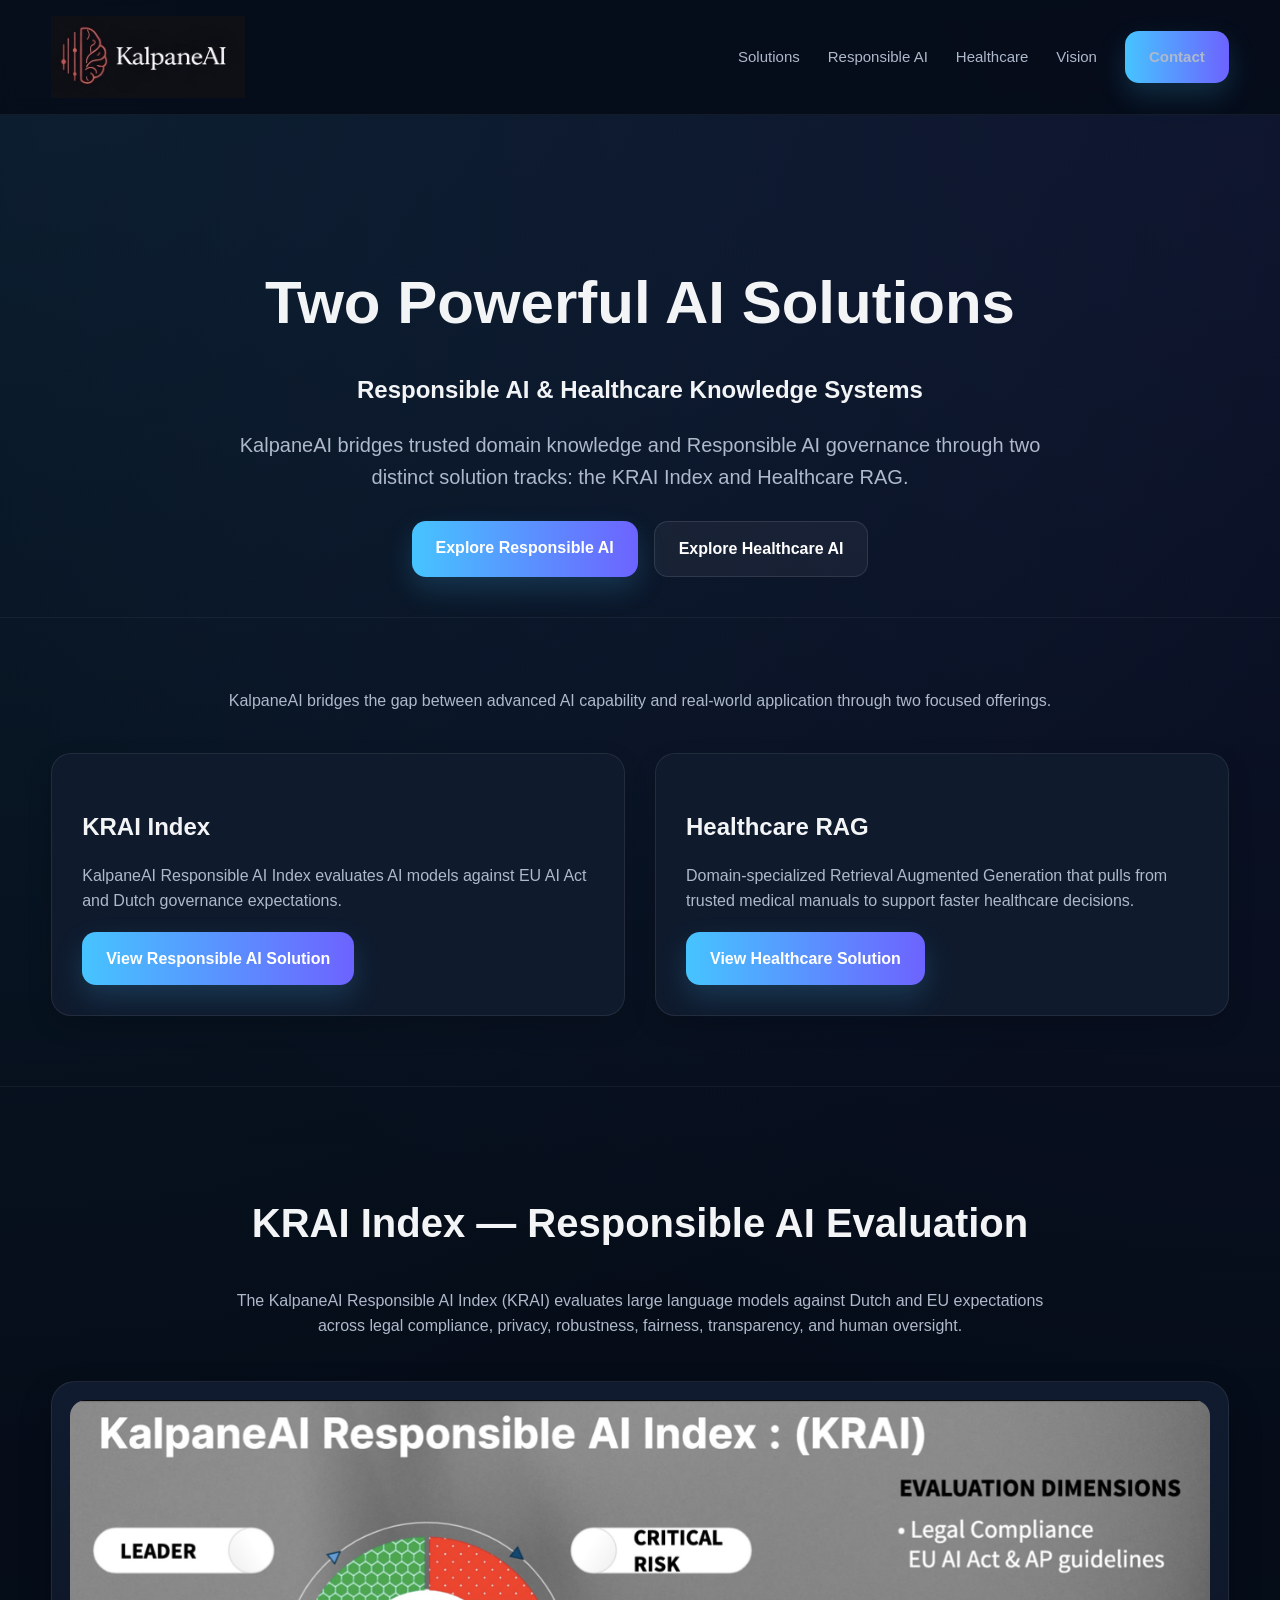
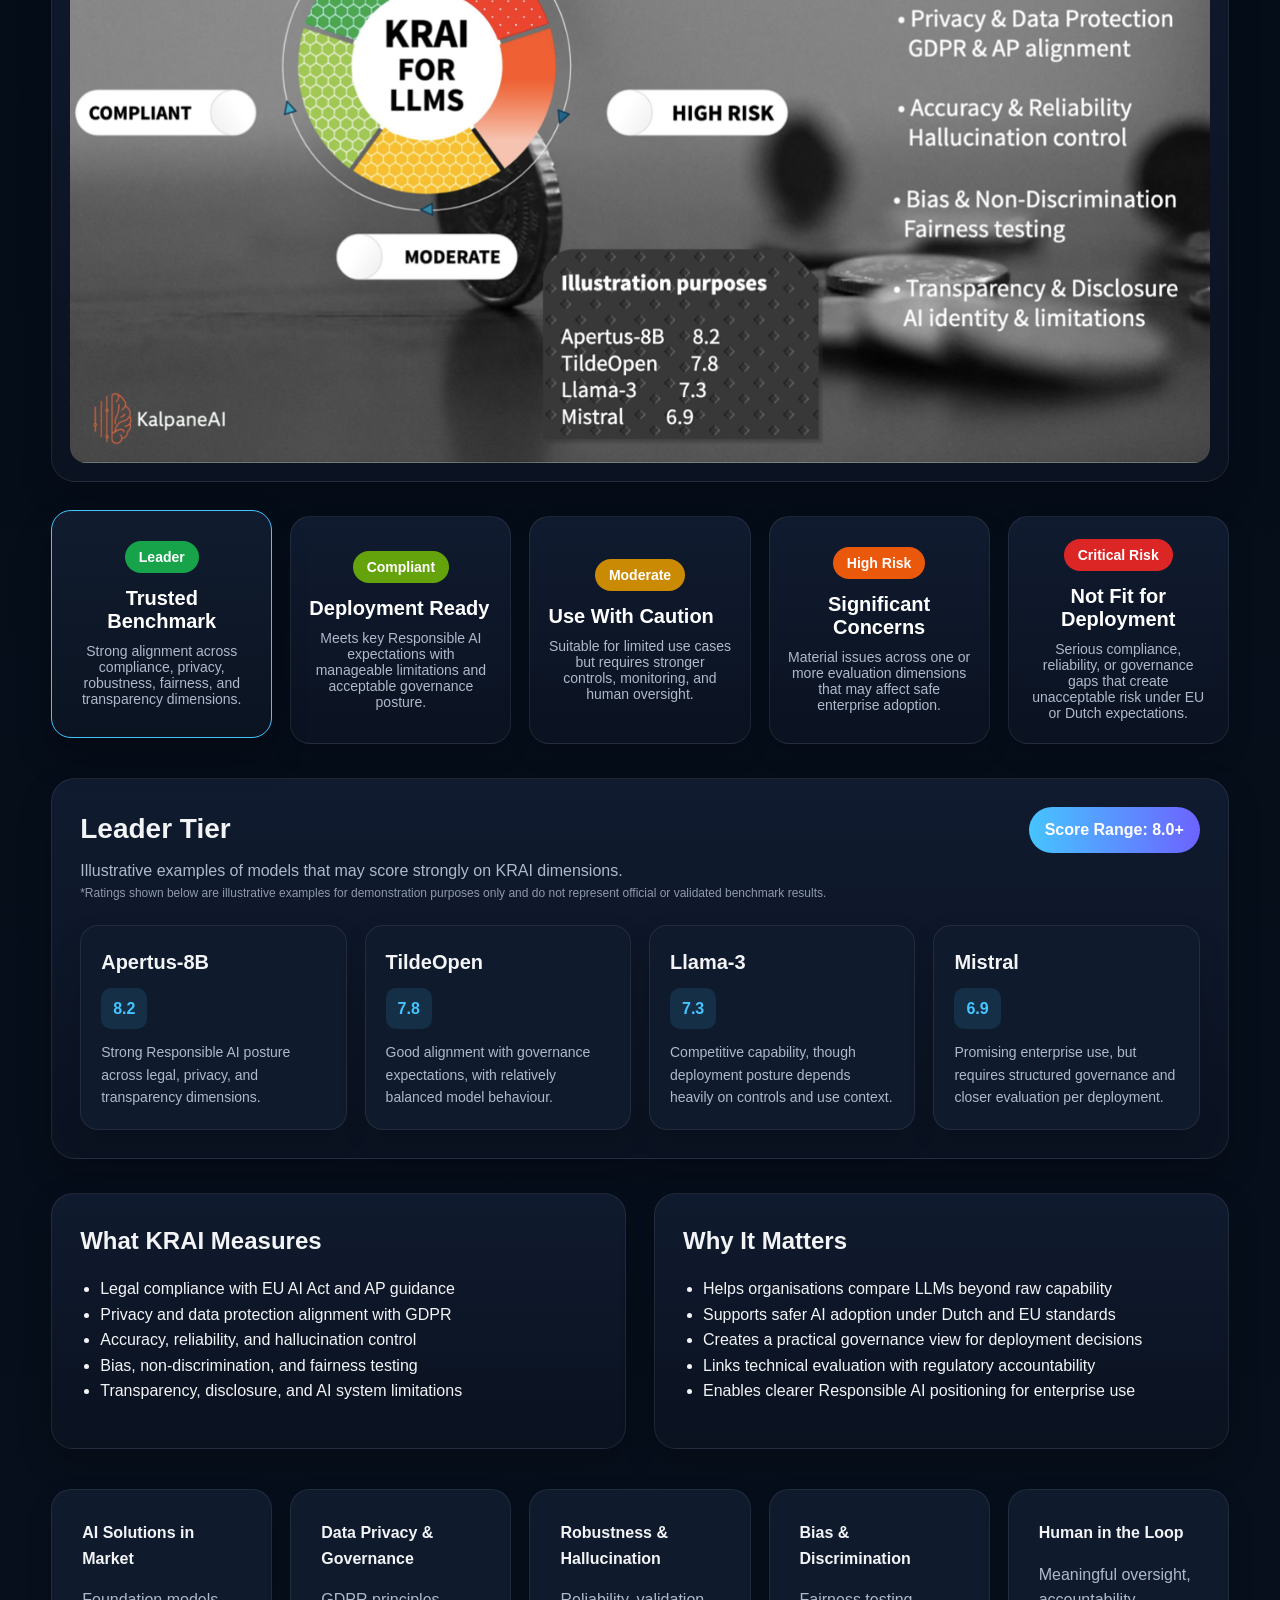
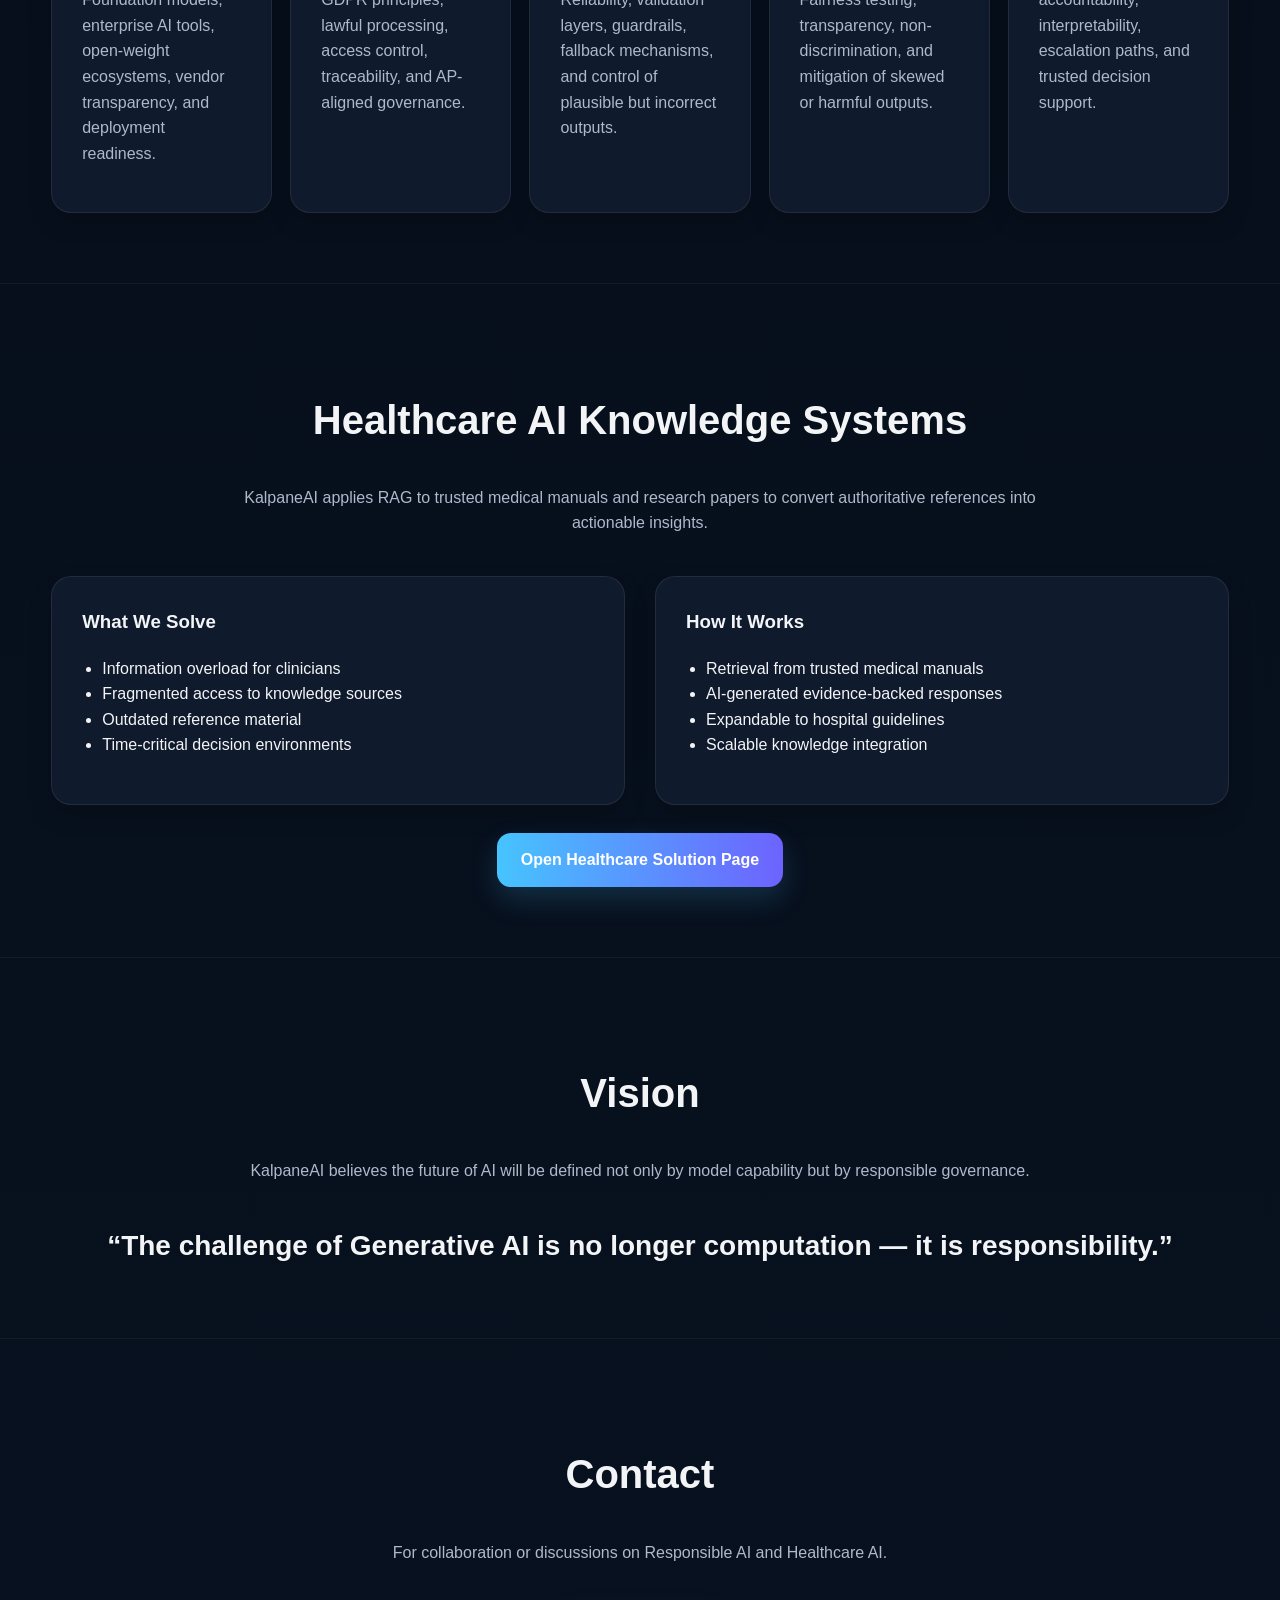
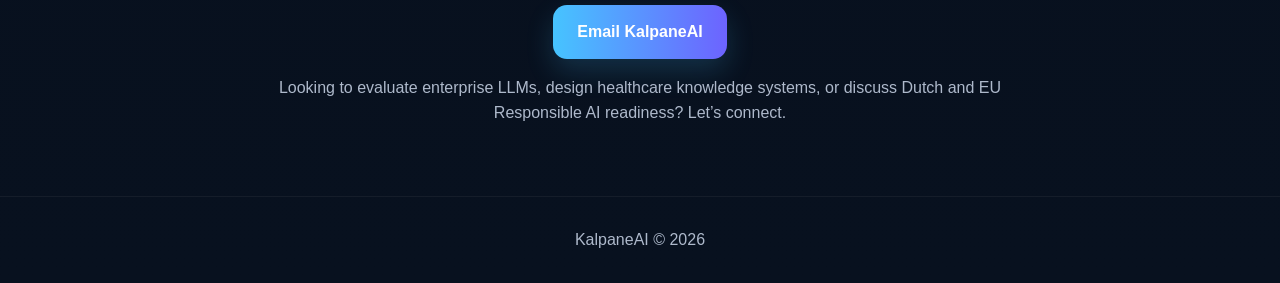
==== index.html @ 5fdbe9f9 "Add files via upload" ====
<!DOCTYPE html>
<html lang="en">
<head>
<meta charset="UTF-8">
<meta name="viewport" content="width=device-width, initial-scale=1.0">
<title>KalpaneAI | Responsible AI & Healthcare AI</title>
<meta name="description" content="KalpaneAI builds Responsible AI evaluation frameworks and healthcare knowledge systems for trusted, governed AI adoption in the Netherlands and Europe.">
<style>
:root{
--bg:#040b16;
--bg2:#08111f;
--card:#0f1a2d;
--text:#f3f4f6;
--muted:#aeb9cb;
--line:#22314d;
--accent:#46c4ff;
--accent2:#6d63ff;
}
*{box-sizing:border-box;scroll-behavior:smooth;}
body{margin:0;font-family:Arial, Helvetica, sans-serif;color:var(--text);background:
radial-gradient(circle at top left, rgba(70,196,255,0.10), transparent 28%),
radial-gradient(circle at top right, rgba(109,99,255,0.10), transparent 28%),
linear-gradient(180deg, var(--bg), var(--bg2));line-height:1.6;}
.container{width:min(1180px, 92%);margin:auto;}
a{color:inherit;text-decoration:none;}
.navbar{position:sticky;top:0;background:rgba(4,11,22,0.80);border-bottom:1px solid rgba(255,255,255,0.06);z-index:20;backdrop-filter: blur(8px);}
.nav-inner{display:flex;align-items:center;justify-content:space-between;padding:16px 0;gap:20px;}
.brand img{height:82px;width:auto;display:block;}
.nav-links{display:flex;gap:28px;align-items:center;flex-wrap:wrap;}
.nav-links a{color:var(--muted);font-size:15px;}
.nav-links a:hover{color:#fff;}
.btn{display:inline-block;padding:14px 24px;border-radius:14px;font-weight:700;}
.btn-primary{background:linear-gradient(90deg,var(--accent),var(--accent2));color:#fff;box-shadow:0 12px 28px rgba(70,196,255,0.18);}
.btn-secondary{background:rgba(255,255,255,0.05);border:1px solid rgba(255,255,255,0.10);color:#fff;}
.hero{padding:90px 0 40px;text-align:center;}
.hero h1{font-size:60px;margin-bottom:10px;}
.hero h2{font-size:24px;margin-bottom:20px;}
.hero p{font-size:20px;color:var(--muted);max-width:850px;margin:auto;}
.hero-actions{display:flex;justify-content:center;gap:16px;flex-wrap:wrap;margin-top:28px;}
.section{padding:70px 0;border-top:1px solid rgba(255,255,255,0.05);}
.section h2{text-align:center;font-size:40px;}
.section-intro{max-width:850px;margin:auto;text-align:center;color:var(--muted);margin-bottom:40px;}
.solutions-grid{display:grid;grid-template-columns:1fr 1fr;gap:30px;}
.solution-card,.card,.pillar,.krai-box,.cta-card{background:#0f1a2d;border-radius:20px;padding:30px;border:1px solid rgba(255,255,255,0.08);box-shadow:0 10px 24px rgba(0,0,0,0.16);}
.solution-card h3{font-size:24px;margin-bottom:10px;}
.solution-card p,.card p,.pillar p{color:var(--muted);}
.solution-actions{display:flex;gap:12px;flex-wrap:wrap;margin-top:18px;}
.two-col{display:grid;grid-template-columns:1fr 1fr;gap:30px;}
.card h3{margin-top:0;}
.bullets{padding-left:20px;}
.pillars{display:grid;grid-template-columns:repeat(5,1fr);gap:18px;margin-top:40px;}
.krai-visual-card{margin:42px auto 34px;background:linear-gradient(180deg, rgba(17,28,48,0.96), rgba(11,19,33,0.96));border:1px solid rgba(255,255,255,0.08);border-radius:24px;padding:18px;box-shadow:0 14px 34px rgba(0,0,0,0.20);}
.krai-visual-img{width:100%;height:auto;display:block;border-radius:16px;}
.krai-rating-grid{display:grid;grid-template-columns:repeat(5, 1fr);gap:18px;margin:28px 0 34px;}
.krai-rating-card{background:linear-gradient(180deg, rgba(17,28,48,0.96), rgba(11,19,33,0.96));border:1px solid rgba(255,255,255,0.08);border-radius:20px;padding:22px 18px;text-align:center;transition:transform 0.25s ease, box-shadow 0.25s ease, border-color 0.25s ease;box-shadow:0 10px 24px rgba(0,0,0,0.16);min-height:190px;display:flex;flex-direction:column;justify-content:center;color:#fff;cursor:pointer;font-family:Arial, Helvetica, sans-serif;}
.krai-rating-card:hover,.krai-rating-card.active{transform:translateY(-6px);box-shadow:0 18px 34px rgba(0,0,0,0.28);border-color:rgba(255,255,255,0.18);}
.krai-rating-card.active{border-color:#46c4ff;}
.krai-rating-label{display:inline-block;padding:8px 14px;border-radius:999px;font-weight:700;font-size:14px;margin:0 auto 14px;color:#fff;}
.krai-leader .krai-rating-label{background:#16a34a;}.krai-compliant .krai-rating-label{background:#65a30d;}.krai-moderate .krai-rating-label{background:#ca8a04;}.krai-high .krai-rating-label{background:#ea580c;}.krai-critical .krai-rating-label{background:#dc2626;}
.krai-rating-card h4{margin:0 0 10px;font-size:20px;}
.krai-rating-card p{margin:0;font-size:14px;color:var(--muted);}
.krai-model-panel{margin:8px 0 34px;background:linear-gradient(180deg, rgba(17,28,48,0.96), rgba(11,19,33,0.96));border:1px solid rgba(255,255,255,0.08);border-radius:24px;padding:28px;box-shadow:0 14px 34px rgba(0,0,0,0.20);}
.krai-model-header{display:flex;justify-content:space-between;align-items:flex-start;gap:18px;margin-bottom:22px;flex-wrap:wrap;}
.krai-model-header h3{margin:0 0 6px;font-size:28px;}
.krai-model-header p{margin:0;color:var(--muted);} .krai-disclaimer{font-size:12px;color:#9fb0c7;margin-top:8px;opacity:0.8;}
.krai-score-pill{padding:10px 16px;border-radius:999px;background:linear-gradient(90deg, #46c4ff, #6d63ff);font-weight:700;color:#fff;white-space:nowrap;}
.krai-model-grid{display:grid;grid-template-columns:repeat(4, 1fr);gap:18px;}
.krai-model-card{background:#0f1a2d;border:1px solid rgba(255,255,255,0.08);border-radius:18px;padding:20px;box-shadow:0 10px 24px rgba(0,0,0,0.16);}
.krai-model-card h4{margin:0 0 10px;font-size:20px;}.model-score{display:inline-block;padding:8px 12px;border-radius:10px;background:rgba(70,196,255,0.12);color:#46c4ff;font-weight:700;margin-bottom:12px;}.krai-model-card p{margin:0;color:var(--muted);font-size:14px;}
.krai-summary-grid{display:grid;grid-template-columns:repeat(2, minmax(0,1fr));gap:28px;margin:10px 0 34px;}
.krai-summary-card{background:linear-gradient(180deg, rgba(17,28,48,0.94), rgba(11,19,33,0.94));border:1px solid rgba(255,255,255,0.08);border-radius:22px;padding:28px;box-shadow:0 12px 34px rgba(0,0,0,0.18);}
.krai-summary-card h3{margin:0 0 14px;font-size:24px;}
.vision{text-align:center;}
.quote{font-size:28px;font-weight:700;margin-top:20px;}
.contact{text-align:center;}
.contact-note{color:var(--muted);max-width:760px;margin:16px auto 0;}
footer{padding:30px 0;text-align:center;color:var(--muted);border-top:1px solid rgba(255,255,255,0.05);}
@media (max-width: 1024px){.solutions-grid,.two-col,.krai-summary-grid{grid-template-columns:1fr;}.pillars{grid-template-columns:repeat(2,1fr);}.krai-rating-grid{grid-template-columns:repeat(2, 1fr);}.krai-model-grid{grid-template-columns:repeat(2, 1fr);} .hero h1{font-size:48px;}}
@media (max-width: 640px){.nav-inner{flex-direction:column;align-items:flex-start;}.brand img{height:74px;}.nav-links{gap:14px;}.hero{padding-top:60px;}.hero h1{font-size:38px;}.hero p{font-size:18px;}.section h2{font-size:32px;}.pillars,.krai-rating-grid,.krai-model-grid{grid-template-columns:1fr;}}
</style>
</head>
<body>
<nav class="navbar">
<div class="container nav-inner">
<div class="brand"><img src="logo.jpg" alt="KalpaneAI logo"></div>
<div class="nav-links">
<a href="#solutions">Solutions</a>
<a href="#krai">Responsible AI</a>
<a href="#healthcare">Healthcare</a>
<a href="#vision">Vision</a>
<a href="#contact" class="btn btn-primary">Contact</a>
</div>
</div>
</nav>
<section class="hero">
<div class="container">
<h1>Two Powerful AI Solutions</h1>
<h2>Responsible AI & Healthcare Knowledge Systems</h2>
<p>KalpaneAI bridges trusted domain knowledge and Responsible AI governance through two distinct solution tracks: the KRAI Index and Healthcare RAG.</p>
<div class="hero-actions">
<a class="btn btn-primary" href="responsible-ai.html">Explore Responsible AI</a>
<a class="btn btn-secondary" href="healthcare.html">Explore Healthcare AI</a>
</div>
</div>
</section>
<section class="section" id="solutions">
<div class="container">
<p class="section-intro">KalpaneAI bridges the gap between advanced AI capability and real-world application through two focused offerings.</p>
<div class="solutions-grid">
<div class="solution-card">
<h3>KRAI Index</h3>
<p>KalpaneAI Responsible AI Index evaluates AI models against EU AI Act and Dutch governance expectations.</p>
<div class="solution-actions"><a class="btn btn-primary" href="responsible-ai.html">View Responsible AI Solution</a></div>
</div>
<div class="solution-card">
<h3>Healthcare RAG</h3>
<p>Domain-specialized Retrieval Augmented Generation that pulls from trusted medical manuals to support faster healthcare decisions.</p>
<div class="solution-actions"><a class="btn btn-primary" href="healthcare.html">View Healthcare Solution</a></div>
</div>
</div>
</div>
</section>
<section class="section" id="krai">
<div class="container">
<h2>KRAI Index — Responsible AI Evaluation</h2>
<p class="section-intro">The KalpaneAI Responsible AI Index (KRAI) evaluates large language models against Dutch and EU expectations across legal compliance, privacy, robustness, fairness, transparency, and human oversight.</p>
<div class="krai-visual-card"><img src="krai-framework.png" alt="KalpaneAI Responsible AI Index framework" class="krai-visual-img"></div>
<div class="krai-rating-grid">
<button class="krai-rating-card krai-leader active" onclick="showKraiTier('leader')"><div class="krai-rating-label">Leader</div><h4>Trusted Benchmark</h4><p>Strong alignment across compliance, privacy, robustness, fairness, and transparency dimensions.</p></button>
<button class="krai-rating-card krai-compliant" onclick="showKraiTier('compliant')"><div class="krai-rating-label">Compliant</div><h4>Deployment Ready</h4><p>Meets key Responsible AI expectations with manageable limitations and acceptable governance posture.</p></button>
<button class="krai-rating-card krai-moderate" onclick="showKraiTier('moderate')"><div class="krai-rating-label">Moderate</div><h4>Use With Caution</h4><p>Suitable for limited use cases but requires stronger controls, monitoring, and human oversight.</p></button>
<button class="krai-rating-card krai-high" onclick="showKraiTier('high')"><div class="krai-rating-label">High Risk</div><h4>Significant Concerns</h4><p>Material issues across one or more evaluation dimensions that may affect safe enterprise adoption.</p></button>
<button class="krai-rating-card krai-critical" onclick="showKraiTier('critical')"><div class="krai-rating-label">Critical Risk</div><h4>Not Fit for Deployment</h4><p>Serious compliance, reliability, or governance gaps that create unacceptable risk under EU or Dutch expectations.</p></button>
</div>
<div class="krai-model-panel">
<div class="krai-model-header">
<div>
<h3 id="kraiTierTitle">Leader Tier</h3>
<p id="kraiTierSubtitle">Illustrative examples of models that may score strongly on KRAI dimensions.</p>
<p class="krai-disclaimer">*Ratings shown below are illustrative examples for demonstration purposes only and do not represent official or validated benchmark results.</p>
</div>
<div class="krai-score-pill" id="kraiTierScore">Score Range: 8.0+</div>
</div>
<div class="krai-model-grid" id="kraiModelGrid">
<div class="krai-model-card"><h4>Apertus-8B</h4><div class="model-score">8.2</div><p>Strong Responsible AI posture across legal, privacy, and transparency dimensions.</p></div>
<div class="krai-model-card"><h4>TildeOpen</h4><div class="model-score">7.8</div><p>Good alignment with governance expectations, with relatively balanced model behaviour.</p></div>
<div class="krai-model-card"><h4>Llama-3</h4><div class="model-score">7.3</div><p>Competitive capability, though deployment posture depends heavily on controls and use context.</p></div>
<div class="krai-model-card"><h4>Mistral</h4><div class="model-score">6.9</div><p>Promising enterprise use, but requires structured governance and closer evaluation per deployment.</p></div>
</div></div>
<div class="krai-summary-grid">
<div class="krai-summary-card"><h3>What KRAI Measures</h3><ul class="bullets"><li>Legal compliance with EU AI Act and AP guidance</li><li>Privacy and data protection alignment with GDPR</li><li>Accuracy, reliability, and hallucination control</li><li>Bias, non-discrimination, and fairness testing</li><li>Transparency, disclosure, and AI system limitations</li></ul></div>
<div class="krai-summary-card"><h3>Why It Matters</h3><ul class="bullets"><li>Helps organisations compare LLMs beyond raw capability</li><li>Supports safer AI adoption under Dutch and EU standards</li><li>Creates a practical governance view for deployment decisions</li><li>Links technical evaluation with regulatory accountability</li><li>Enables clearer Responsible AI positioning for enterprise use</li></ul></div>
</div>
<div class="pillars">
<div class="pillar"><strong>AI Solutions in Market</strong><p>Foundation models, enterprise AI tools, open-weight ecosystems, vendor transparency, and deployment readiness.</p></div>
<div class="pillar"><strong>Data Privacy &amp; Governance</strong><p>GDPR principles, lawful processing, access control, traceability, and AP-aligned governance.</p></div>
<div class="pillar"><strong>Robustness &amp; Hallucination</strong><p>Reliability, validation layers, guardrails, fallback mechanisms, and control of plausible but incorrect outputs.</p></div>
<div class="pillar"><strong>Bias &amp; Discrimination</strong><p>Fairness testing, transparency, non-discrimination, and mitigation of skewed or harmful outputs.</p></div>
<div class="pillar"><strong>Human in the Loop</strong><p>Meaningful oversight, accountability, interpretability, escalation paths, and trusted decision support.</p></div>
</div>
</div></section>
<section class="section" id="healthcare"><div class="container"><h2>Healthcare AI Knowledge Systems</h2><p class="section-intro">KalpaneAI applies RAG to trusted medical manuals and research papers to convert authoritative references into actionable insights.</p><div class="two-col"><div class="card"><h3>What We Solve</h3><ul class="bullets"><li>Information overload for clinicians</li><li>Fragmented access to knowledge sources</li><li>Outdated reference material</li><li>Time-critical decision environments</li></ul></div><div class="card"><h3>How It Works</h3><ul class="bullets"><li>Retrieval from trusted medical manuals</li><li>AI-generated evidence-backed responses</li><li>Expandable to hospital guidelines</li><li>Scalable knowledge integration</li></ul></div></div><div class="solution-actions" style="justify-content:center; margin-top:28px;"><a class="btn btn-primary" href="healthcare.html">Open Healthcare Solution Page</a></div></div></section>
<section class="section vision" id="vision"><div class="container"><h2>Vision</h2><p class="section-intro">KalpaneAI believes the future of AI will be defined not only by model capability but by responsible governance.</p><div class="quote">“The challenge of Generative AI is no longer computation — it is responsibility.”</div></div></section>
<section class="section contact" id="contact"><div class="container"><h2>Contact</h2><p class="section-intro">For collaboration or discussions on Responsible AI and Healthcare AI.</p><a href="mailto:vishwavasu@kalpaneai.com" class="btn btn-primary">Email KalpaneAI</a><p class="contact-note">Looking to evaluate enterprise LLMs, design healthcare knowledge systems, or discuss Dutch and EU Responsible AI readiness? Let’s connect.</p></div></section>
<footer>KalpaneAI © 2026</footer>
<script>
function showKraiTier(tier){
  const cards = document.querySelectorAll('.krai-rating-card');
  cards.forEach(card => card.classList.remove('active'));
  const tierMap = {
    leader: {title:'Leader Tier',subtitle:'Illustrative examples of models that may score strongly on KRAI dimensions.',score:'Score Range: 8.0+',models:[{name:'Apertus-8B',score:'8.2',text:'Strong Responsible AI posture across legal, privacy, and transparency dimensions.'},{name:'TildeOpen',score:'7.8',text:'Good alignment with governance expectations, with relatively balanced model behaviour.'},{name:'Llama-3',score:'7.3',text:'Competitive capability, though deployment posture depends heavily on controls and use context.'},{name:'Mistral',score:'6.9',text:'Promising enterprise use, but requires structured governance and closer evaluation per deployment.'}]},
    compliant: {title:'Compliant Tier',subtitle:'Models that are broadly usable with structured controls and acceptable governance posture.',score:'Score Range: 7.0 – 7.9',models:[{name:'Model A',score:'7.8',text:'Good compliance fit with manageable transparency and privacy limitations.'},{name:'Model B',score:'7.5',text:'Operationally viable with documented controls and clear usage boundaries.'},{name:'Model C',score:'7.3',text:'Solid governance posture but requires stronger human oversight in critical workflows.'},{name:'Model D',score:'7.1',text:'Reasonably deployable with moderate risk monitoring and audit discipline.'}]},
    moderate: {title:'Moderate Tier',subtitle:'Models suitable for bounded use cases, but requiring higher caution and stronger safeguards.',score:'Score Range: 6.0 – 6.9',models:[{name:'Model E',score:'6.8',text:'Useful in low-risk workflows, but not ideal without additional governance layers.'},{name:'Model F',score:'6.6',text:'Adequate in capability, though hallucination control and transparency remain concerns.'},{name:'Model G',score:'6.4',text:'Needs tighter privacy review and stronger documentation for enterprise deployment.'},{name:'Model H',score:'6.1',text:'Appropriate only with careful human-in-the-loop safeguards.'}]},
    high: {title:'High Risk Tier',subtitle:'Models with significant deployment concerns across one or more Responsible AI dimensions.',score:'Score Range: 4.5 – 5.9',models:[{name:'Model I',score:'5.7',text:'High hallucination exposure and weak explainability for regulated environments.'},{name:'Model J',score:'5.4',text:'Material bias and transparency issues limit safe deployment.'},{name:'Model K',score:'5.1',text:'Governance posture is weak for enterprise adoption under EU expectations.'},{name:'Model L',score:'4.8',text:'Suitable only for experimentation, not for production-sensitive use cases.'}]},
    critical: {title:'Critical Risk Tier',subtitle:'Models with unacceptable governance, reliability, or compliance posture for real-world deployment.',score:'Score Range: Below 4.5',models:[{name:'Model M',score:'4.2',text:'Severe reliability and compliance weaknesses create unacceptable deployment risk.'},{name:'Model N',score:'3.9',text:'Insufficient transparency and data governance for regulated use.'},{name:'Model O',score:'3.6',text:'High probability of unsafe or misleading outputs in operational settings.'},{name:'Model P',score:'3.1',text:'Not fit for deployment under Dutch and EU Responsible AI expectations.'}]}
  };
  const selected = tierMap[tier];
  document.getElementById('kraiTierTitle').innerText = selected.title;
  document.getElementById('kraiTierSubtitle').innerText = selected.subtitle;
  document.getElementById('kraiTierScore').innerText = selected.score;
  const grid = document.getElementById('kraiModelGrid');
  grid.innerHTML = '';
  selected.models.forEach(model => {
    const card = document.createElement('div');
    card.className = 'krai-model-card';
    card.innerHTML = `<h4>${model.name}</h4><div class="model-score">${model.score}</div><p>${model.text}</p>`;
    grid.appendChild(card);
  });
  const clicked = document.querySelector('.krai-' + tier);
  if(clicked) clicked.classList.add('active');
}
</script>
</body></html>
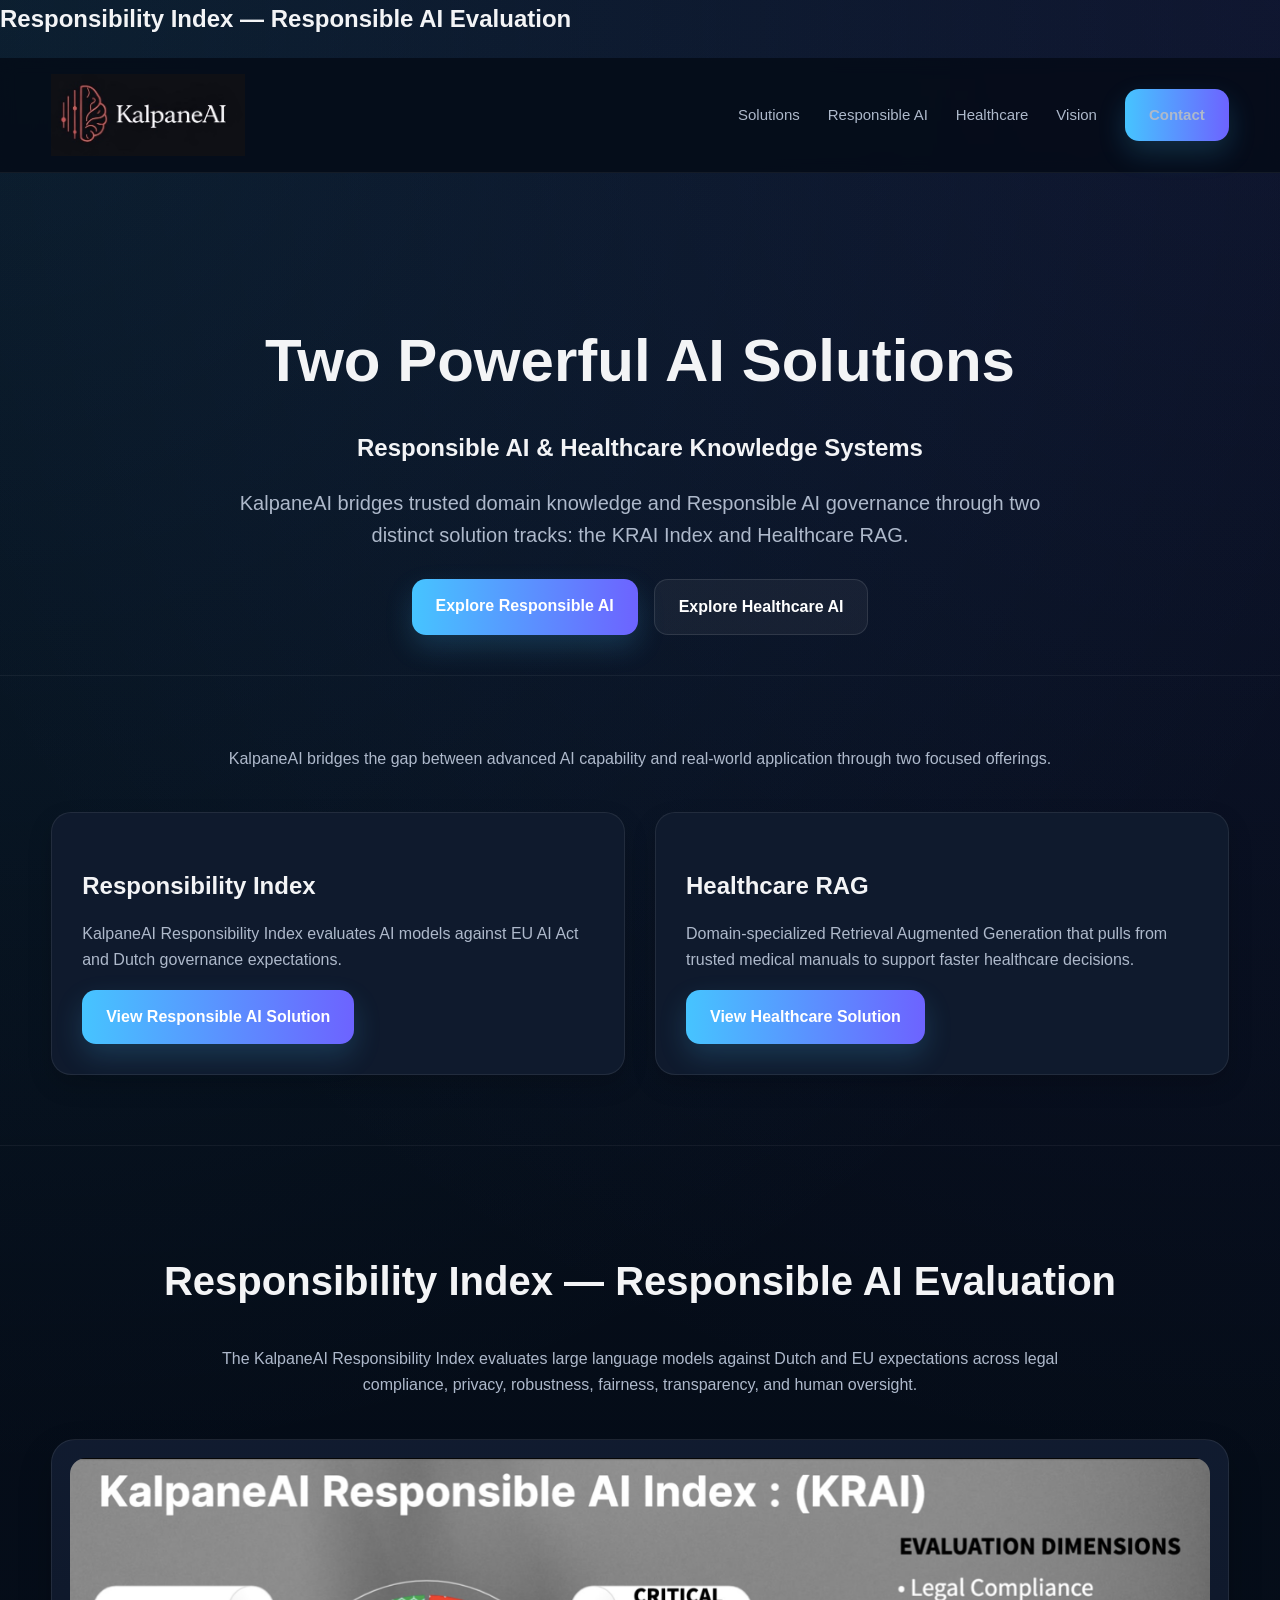
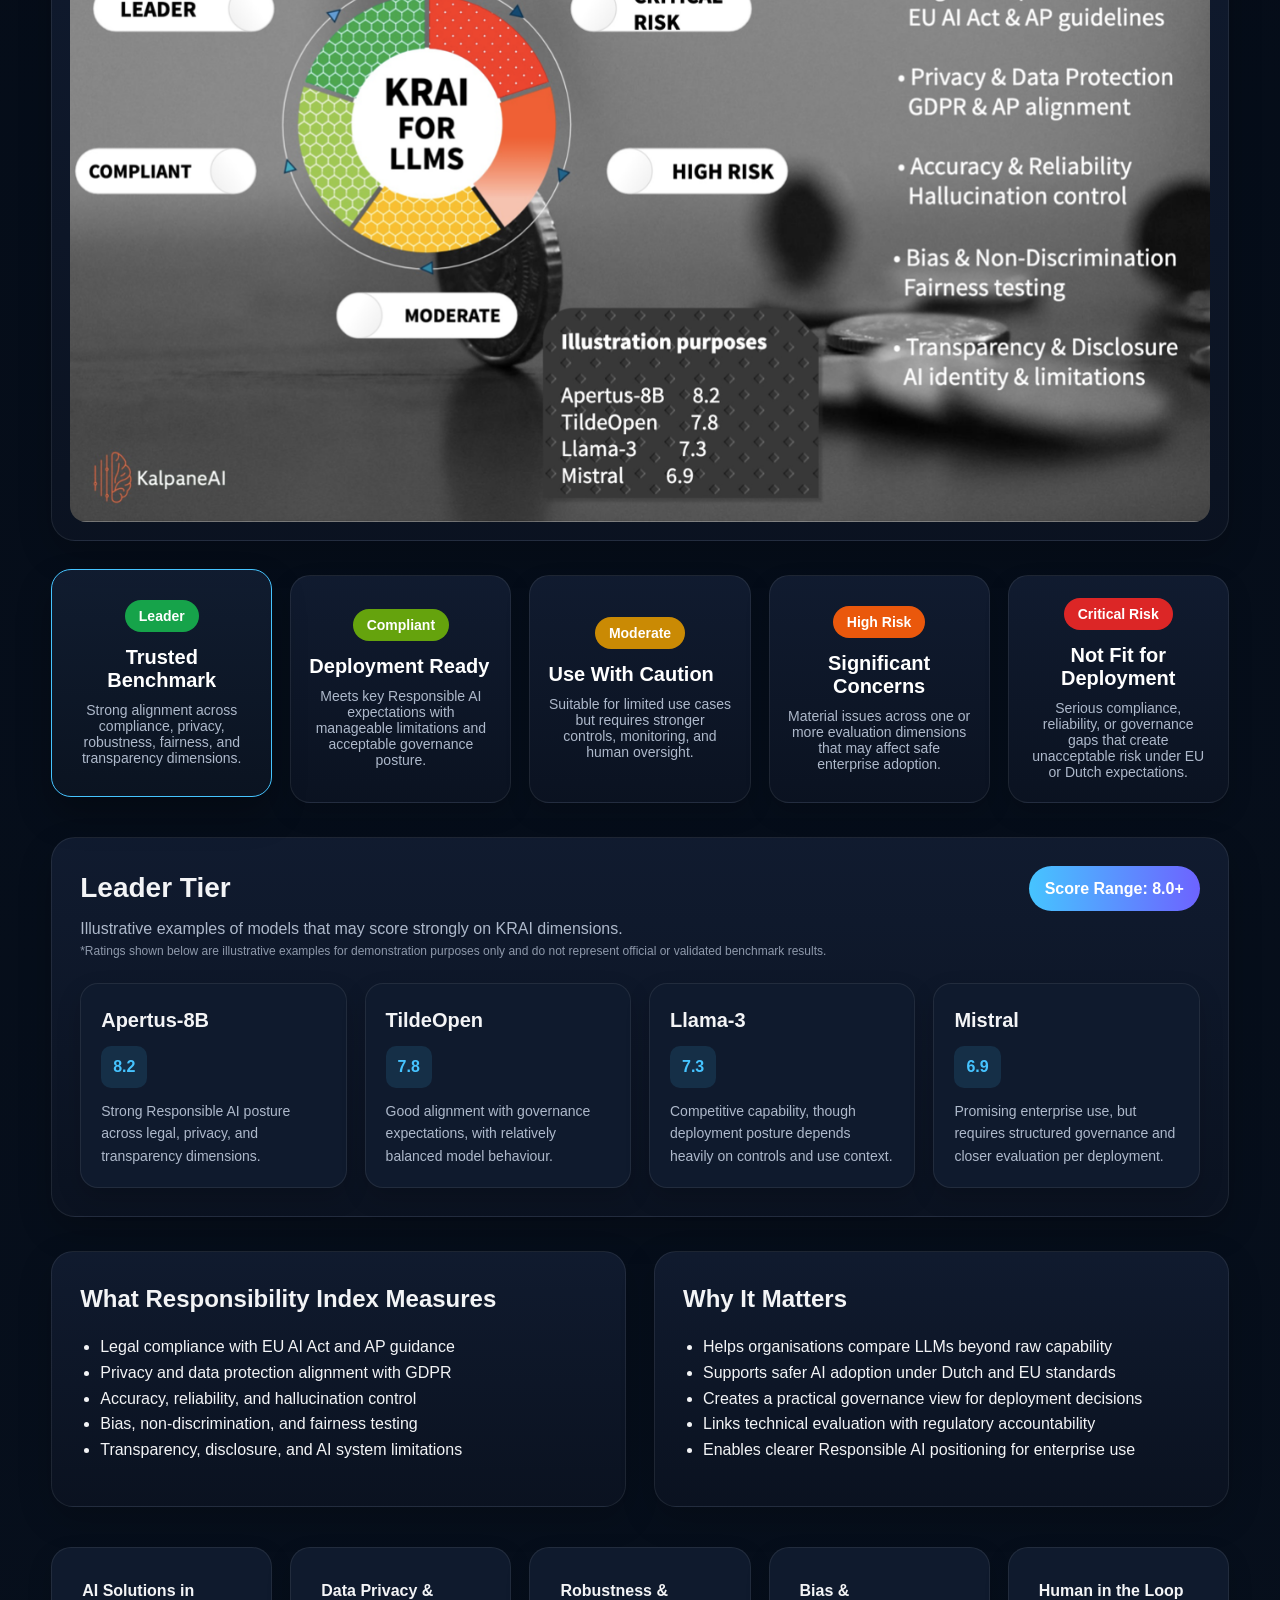
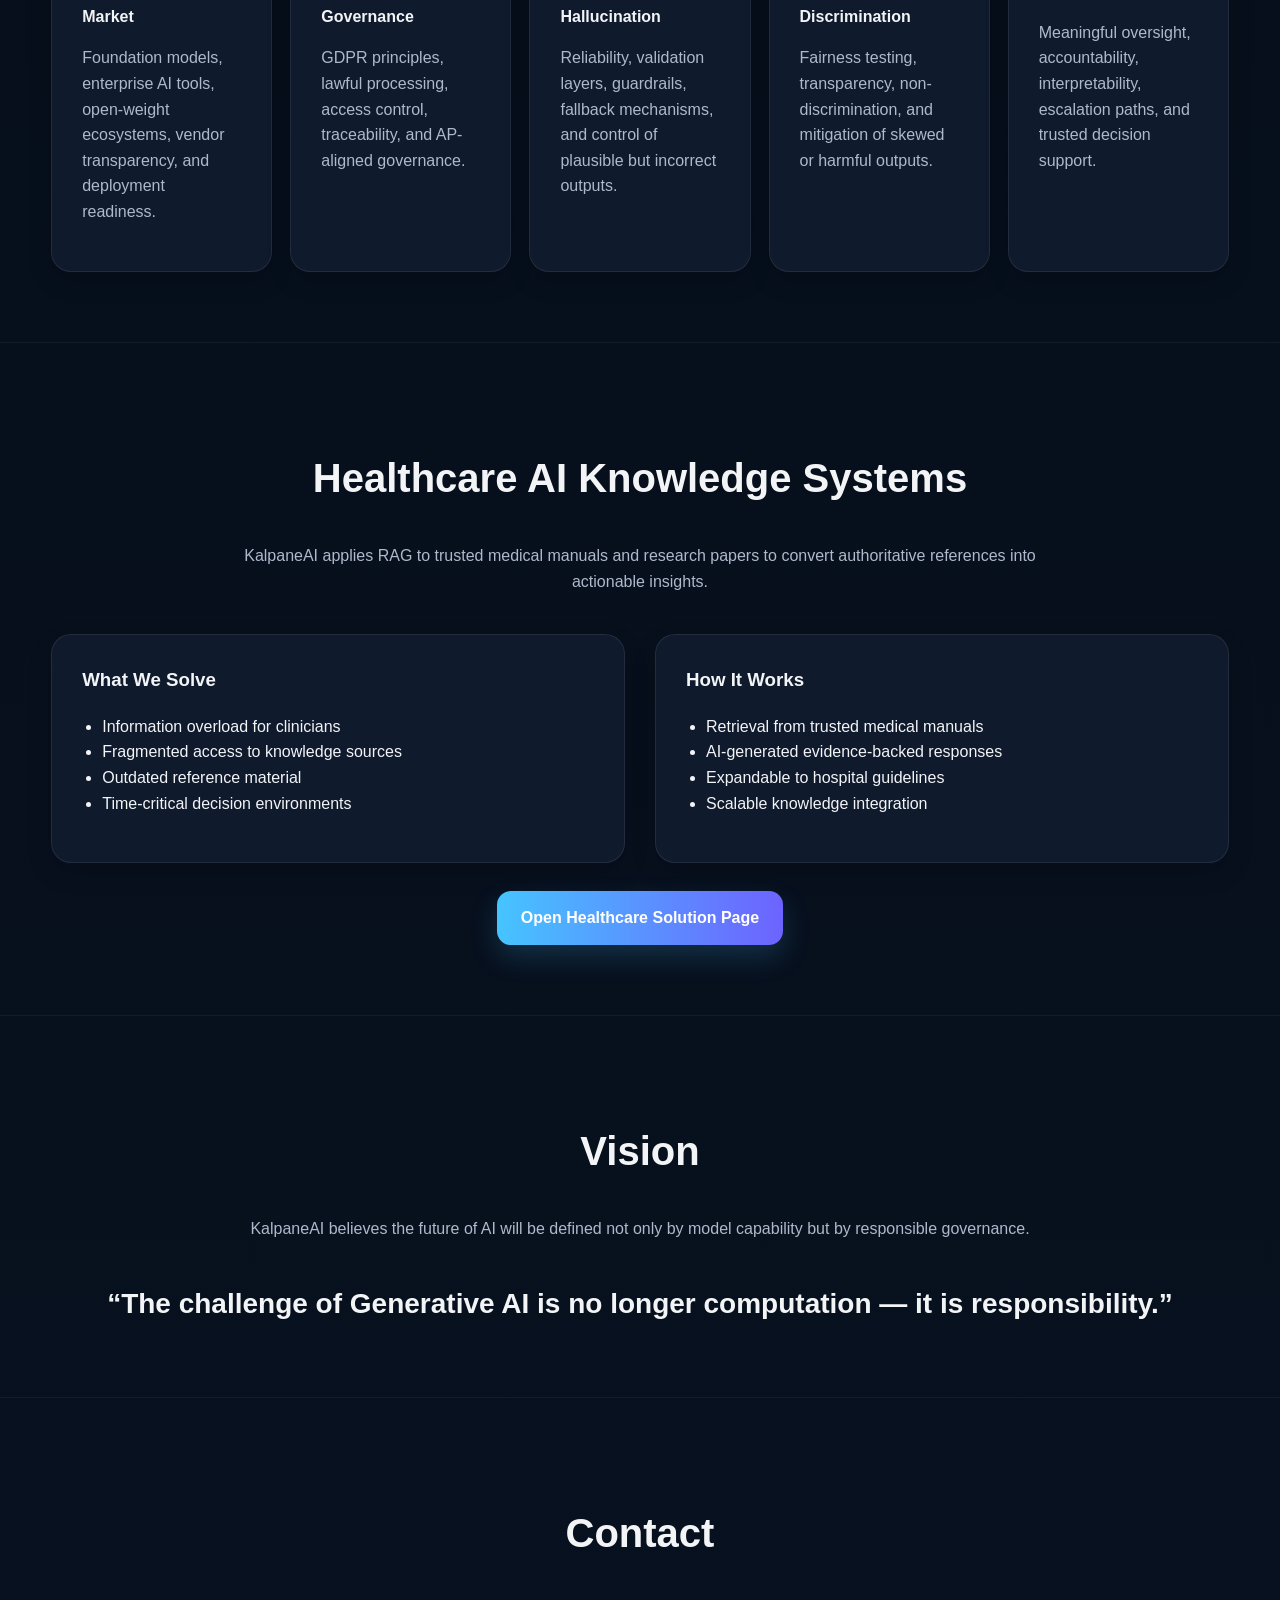
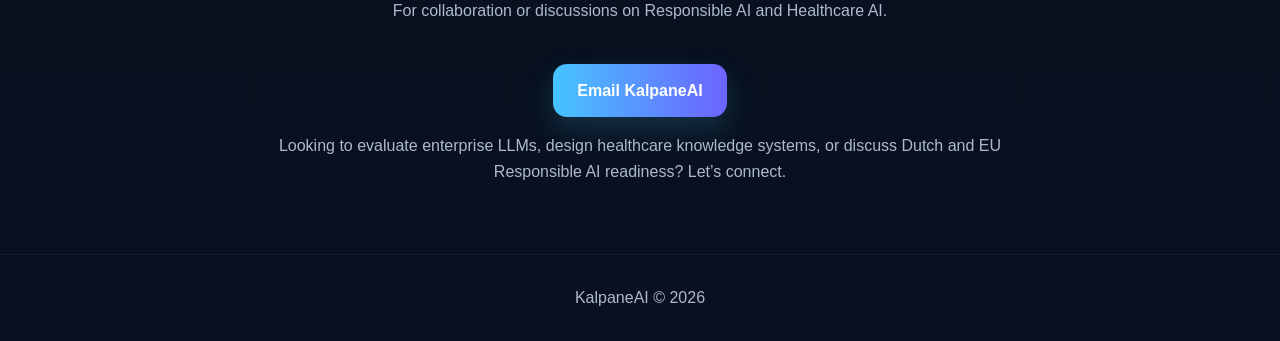
==== commit 174805e7: "Removed KRAI Added Responsibility Index" ====
--- a/index.html
+++ b/index.html
@@ -1,4 +1,4 @@
-<!DOCTYPE html>
+ <h2>Responsibility Index — Responsible AI Evaluation</h2><!DOCTYPE html>
 <html lang="en">
 <head>
 <meta charset="UTF-8">
@@ -108,8 +108,8 @@
 <p class="section-intro">KalpaneAI bridges the gap between advanced AI capability and real-world application through two focused offerings.</p>
 <div class="solutions-grid">
 <div class="solution-card">
-<h3>KRAI Index</h3>
-<p>KalpaneAI Responsible AI Index evaluates AI models against EU AI Act and Dutch governance expectations.</p>
+<h3>Responsibility Index</h3>
+<p>KalpaneAI Responsibility Index evaluates AI models against EU AI Act and Dutch governance expectations.</p>
 <div class="solution-actions"><a class="btn btn-primary" href="responsible-ai.html">View Responsible AI Solution</a></div>
 </div>
 <div class="solution-card">
@@ -122,8 +122,8 @@
 </section>
 <section class="section" id="krai">
 <div class="container">
-<h2>KRAI Index — Responsible AI Evaluation</h2>
-<p class="section-intro">The KalpaneAI Responsible AI Index (KRAI) evaluates large language models against Dutch and EU expectations across legal compliance, privacy, robustness, fairness, transparency, and human oversight.</p>
+<h2>Responsibility Index — Responsible AI Evaluation</h2>
+<p class="section-intro">The KalpaneAI Responsibility Index evaluates large language models against Dutch and EU expectations across legal compliance, privacy, robustness, fairness, transparency, and human oversight.</p>
 <div class="krai-visual-card"><img src="krai-framework.png" alt="KalpaneAI Responsible AI Index framework" class="krai-visual-img"></div>
 <div class="krai-rating-grid">
 <button class="krai-rating-card krai-leader active" onclick="showKraiTier('leader')"><div class="krai-rating-label">Leader</div><h4>Trusted Benchmark</h4><p>Strong alignment across compliance, privacy, robustness, fairness, and transparency dimensions.</p></button>
@@ -148,7 +148,7 @@
 <div class="krai-model-card"><h4>Mistral</h4><div class="model-score">6.9</div><p>Promising enterprise use, but requires structured governance and closer evaluation per deployment.</p></div>
 </div></div>
 <div class="krai-summary-grid">
-<div class="krai-summary-card"><h3>What KRAI Measures</h3><ul class="bullets"><li>Legal compliance with EU AI Act and AP guidance</li><li>Privacy and data protection alignment with GDPR</li><li>Accuracy, reliability, and hallucination control</li><li>Bias, non-discrimination, and fairness testing</li><li>Transparency, disclosure, and AI system limitations</li></ul></div>
+<div class="krai-summary-card"><h3>What Responsibility Index Measures</h3><ul class="bullets"><li>Legal compliance with EU AI Act and AP guidance</li><li>Privacy and data protection alignment with GDPR</li><li>Accuracy, reliability, and hallucination control</li><li>Bias, non-discrimination, and fairness testing</li><li>Transparency, disclosure, and AI system limitations</li></ul></div>
 <div class="krai-summary-card"><h3>Why It Matters</h3><ul class="bullets"><li>Helps organisations compare LLMs beyond raw capability</li><li>Supports safer AI adoption under Dutch and EU standards</li><li>Creates a practical governance view for deployment decisions</li><li>Links technical evaluation with regulatory accountability</li><li>Enables clearer Responsible AI positioning for enterprise use</li></ul></div>
 </div>
 <div class="pillars">
@@ -190,4 +190,4 @@
   if(clicked) clicked.classList.add('active');
 }
 </script>
-</body></html>+</body></html>
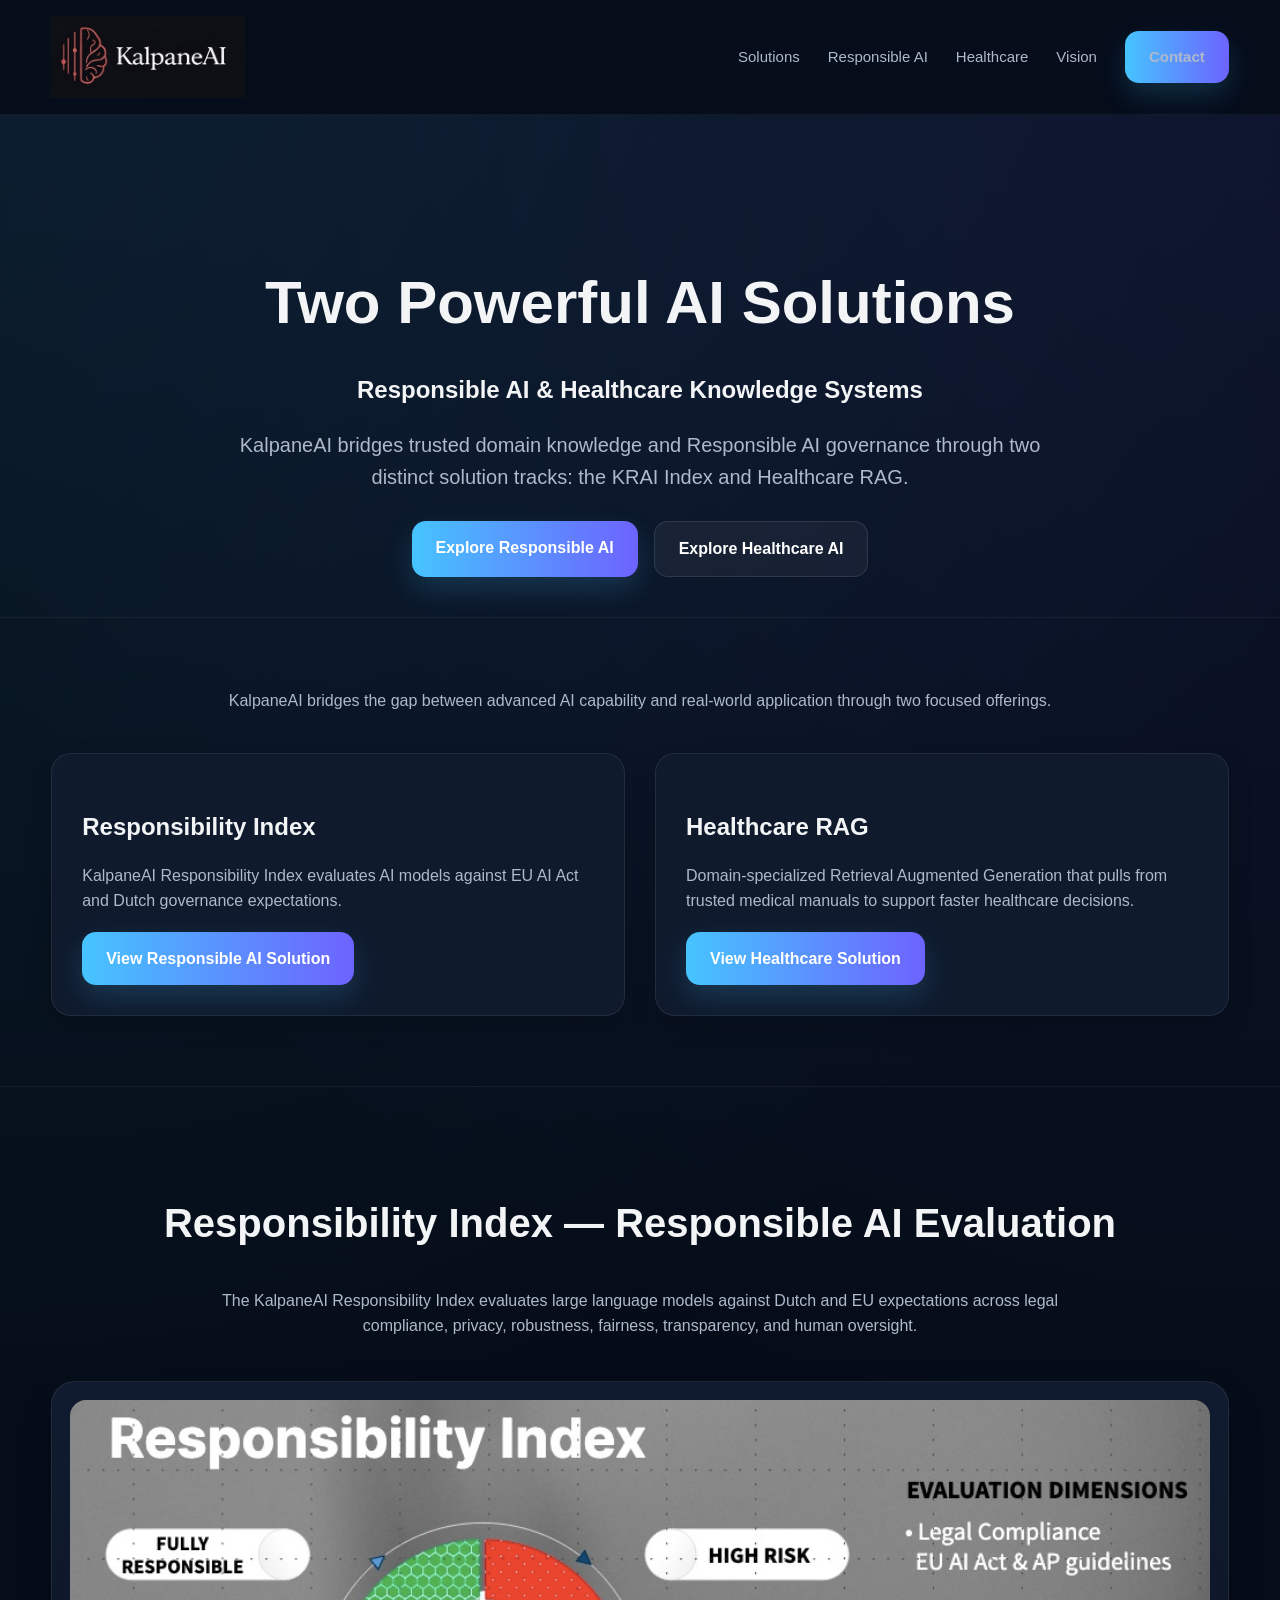
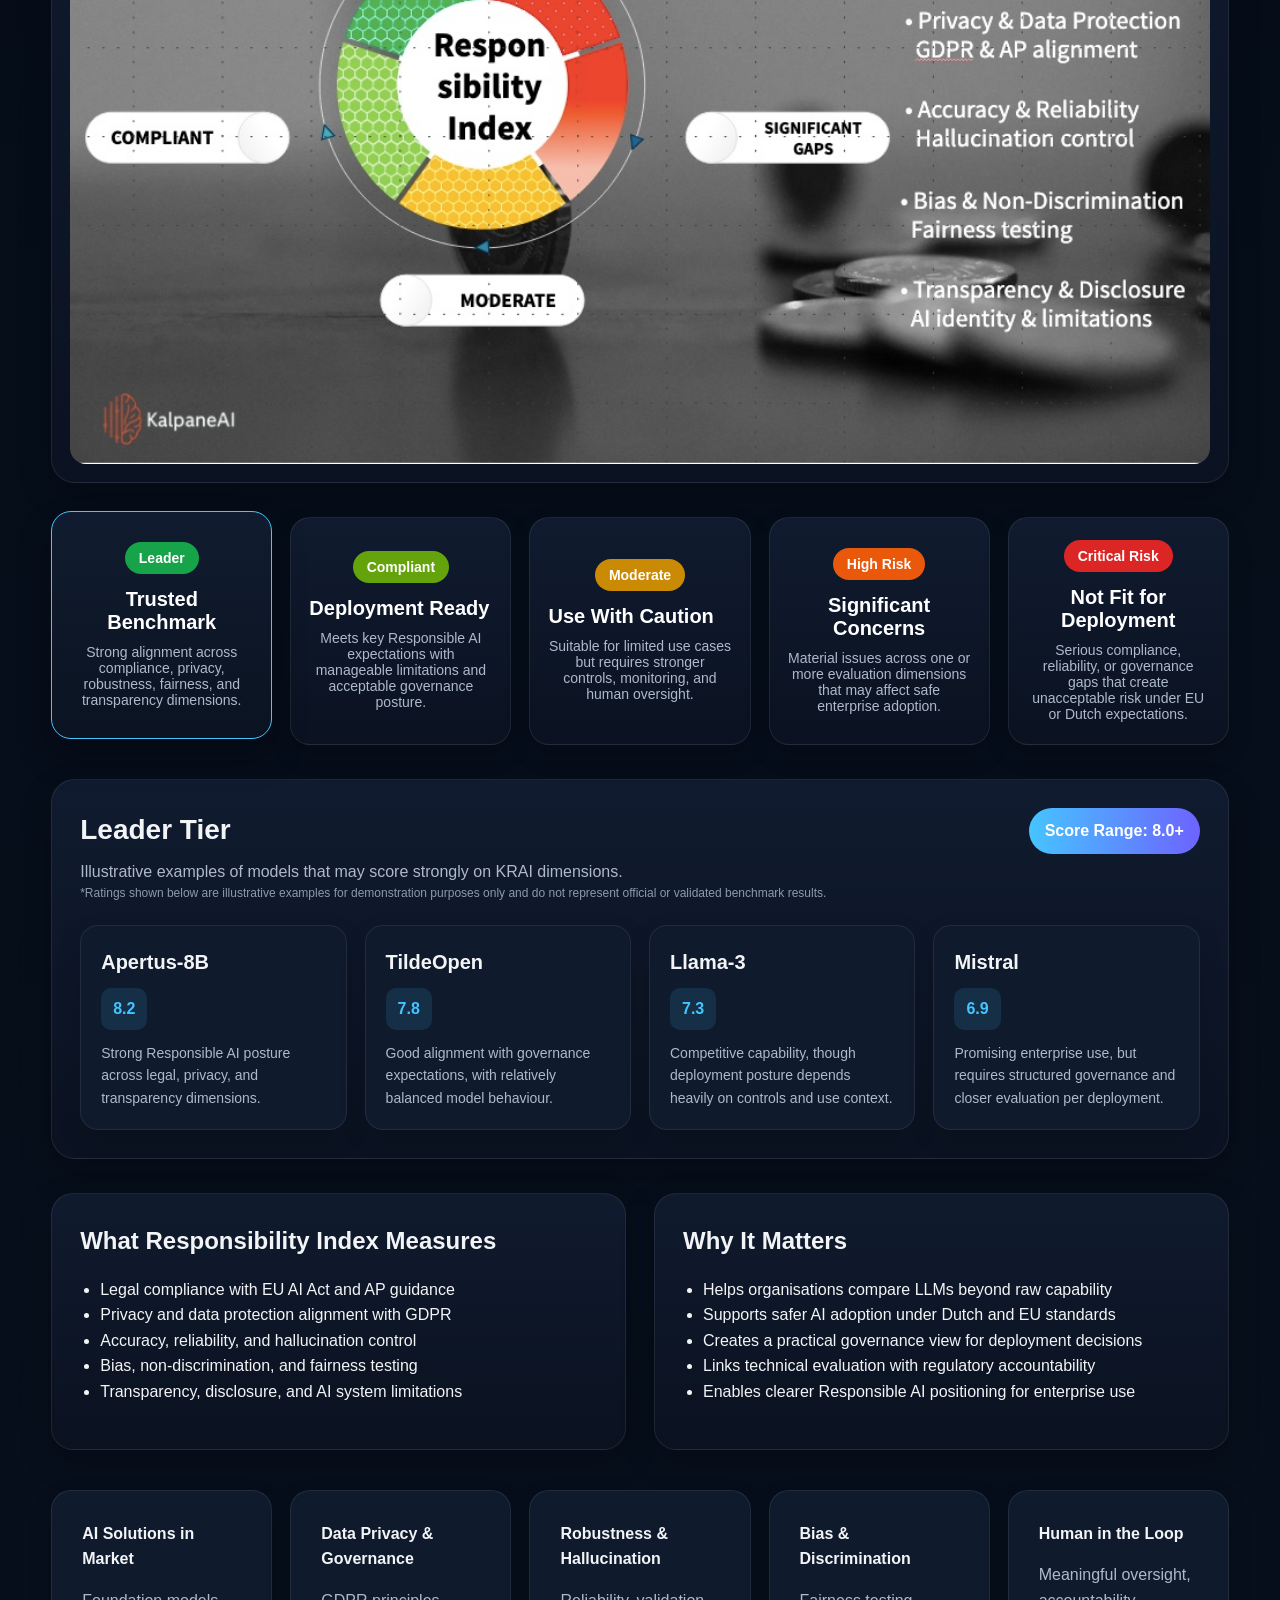
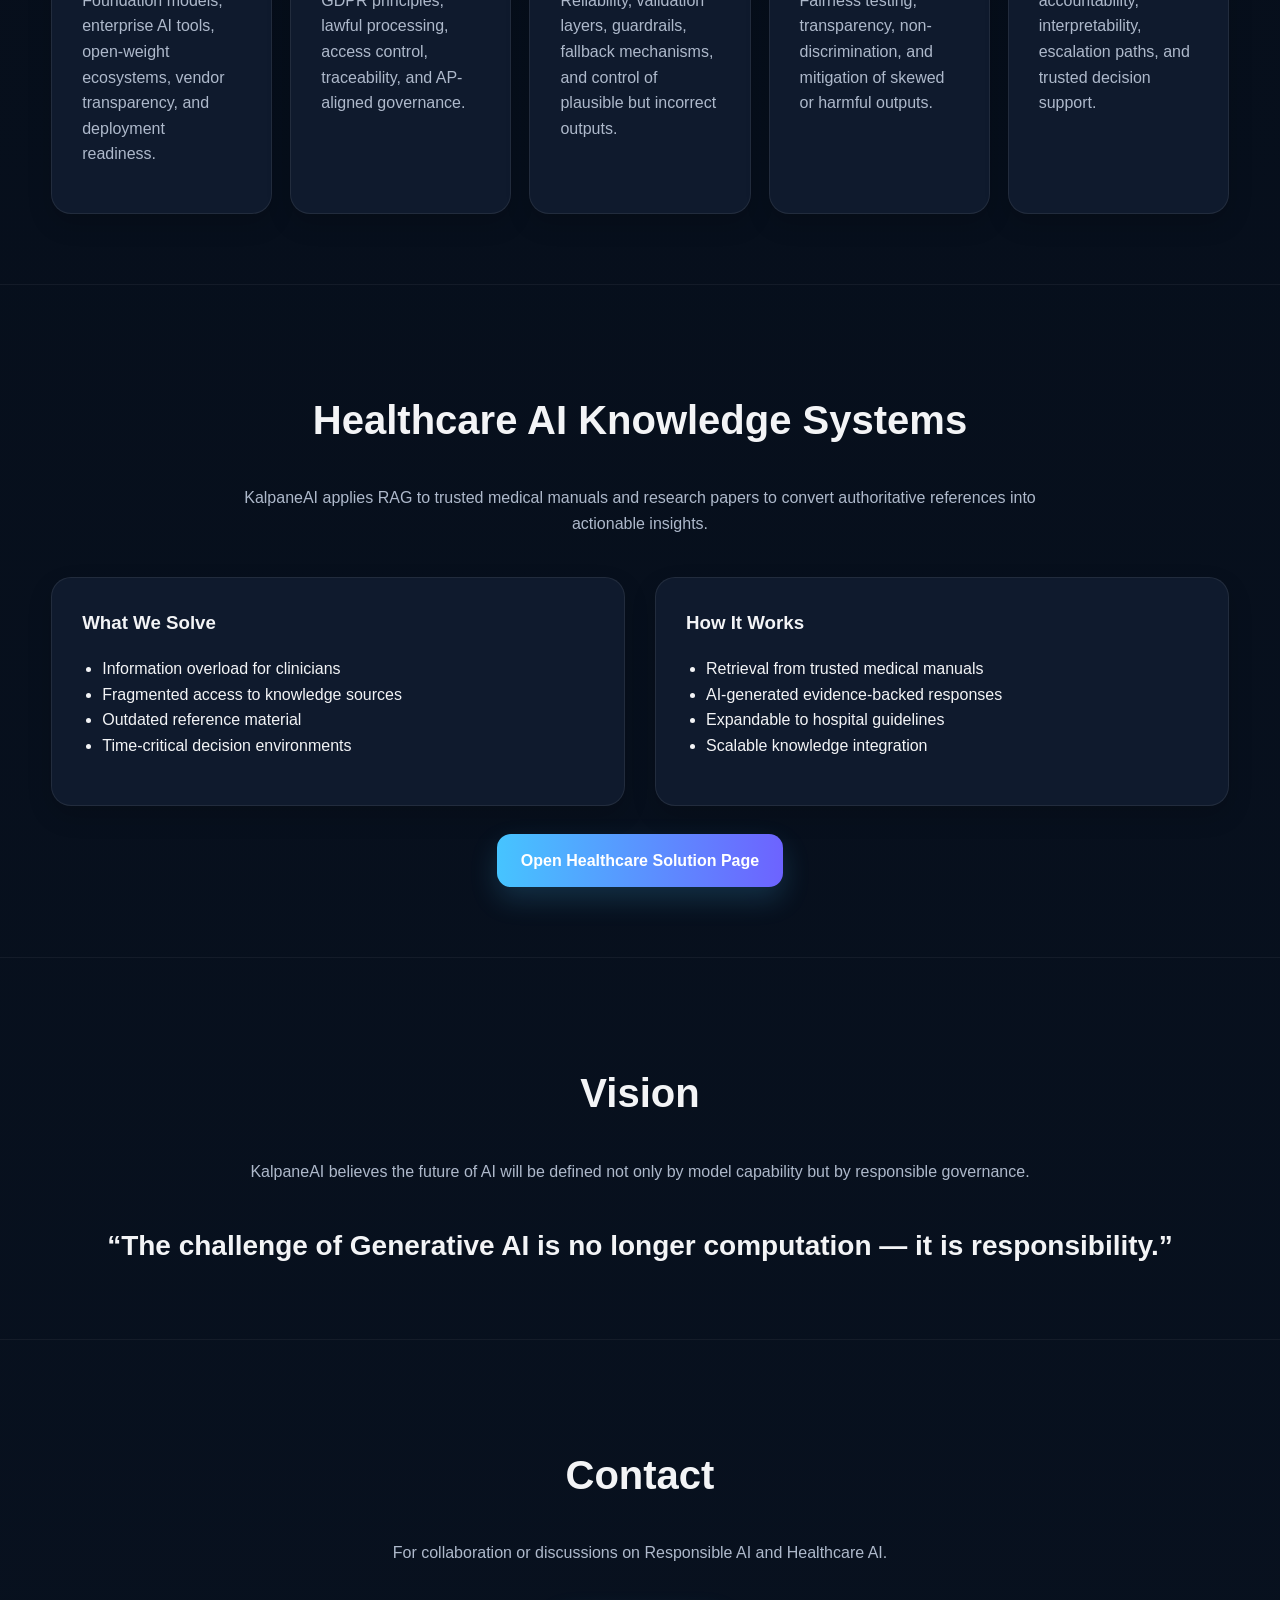
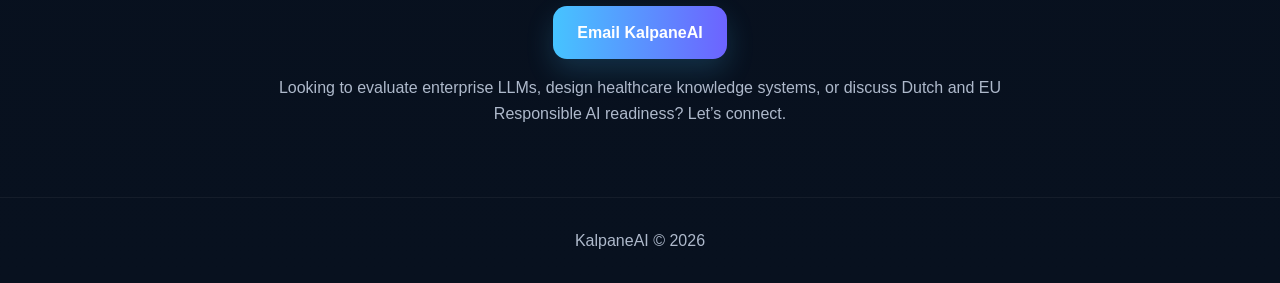
==== commit 8e427dc7: "Update index.html" ====
--- a/index.html
+++ b/index.html
@@ -1,4 +1,3 @@
- <h2>Responsibility Index — Responsible AI Evaluation</h2><!DOCTYPE html>
 <html lang="en">
 <head>
 <meta charset="UTF-8">
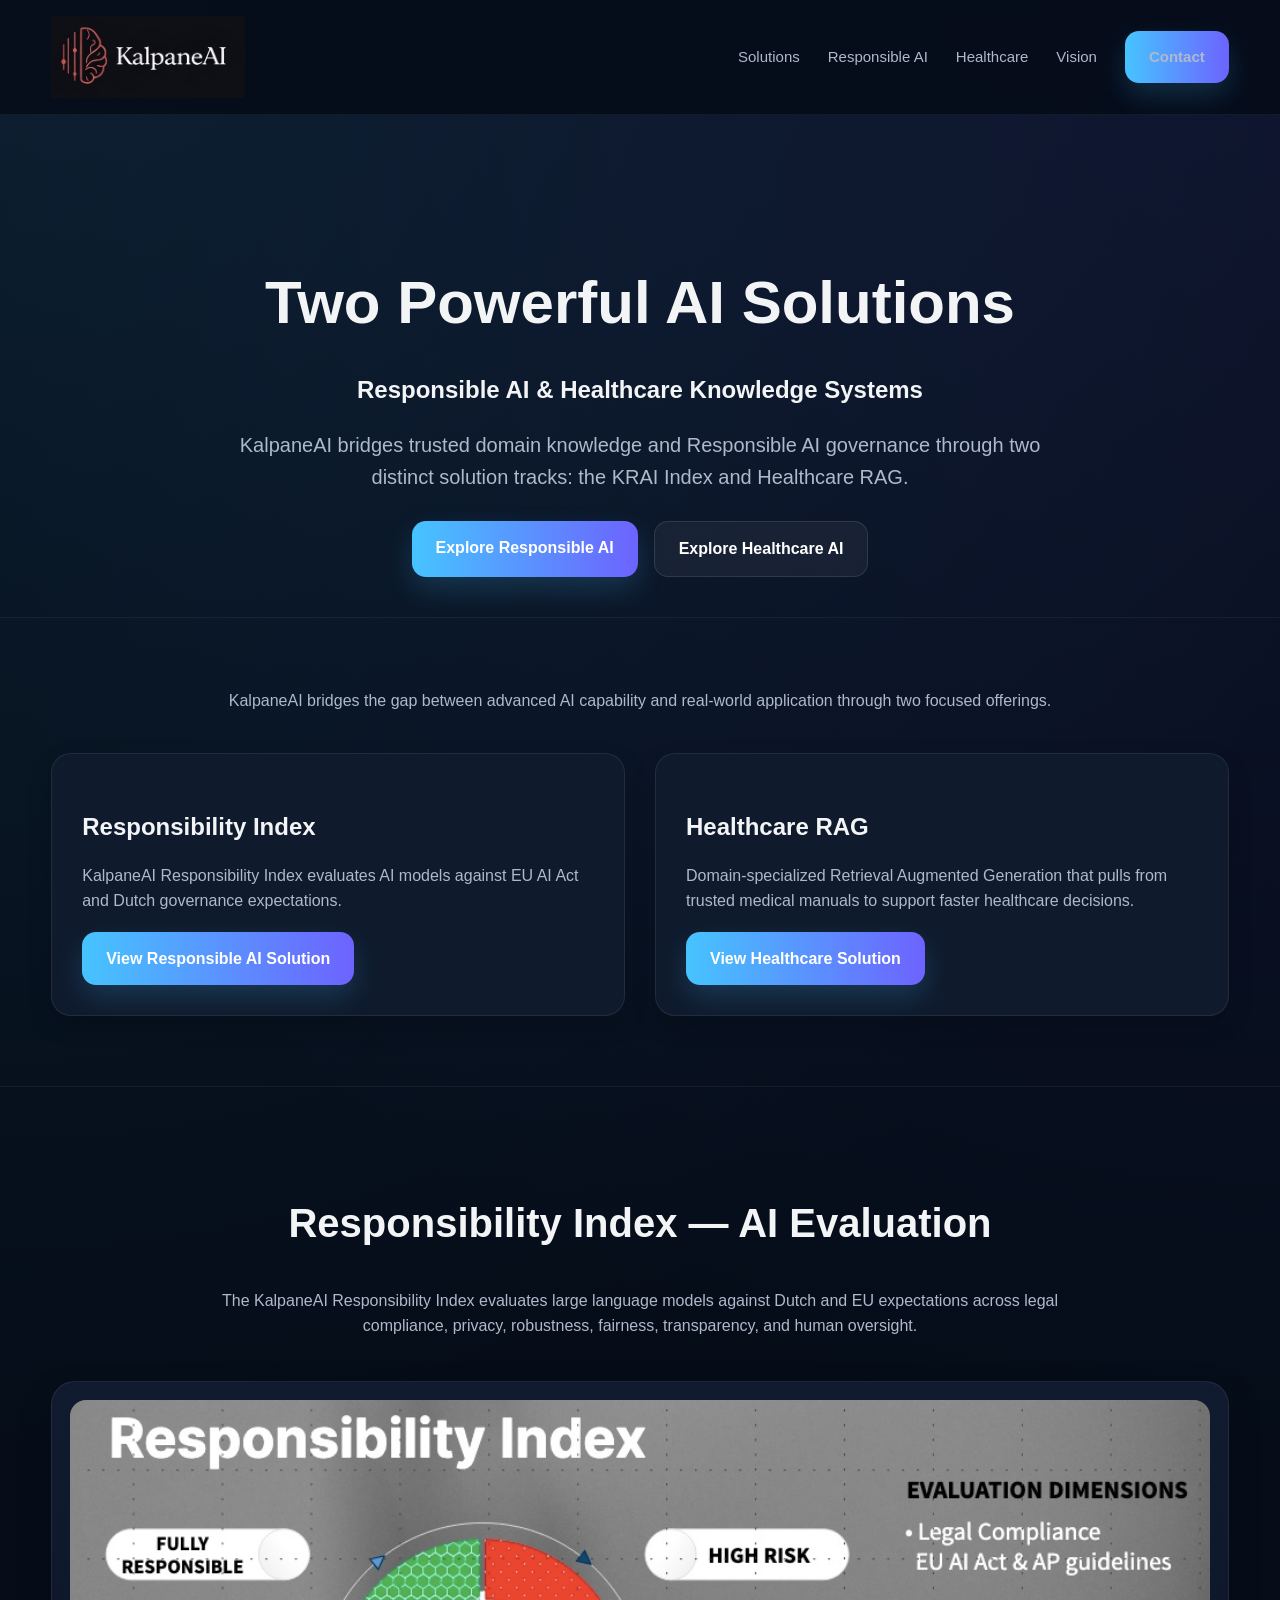
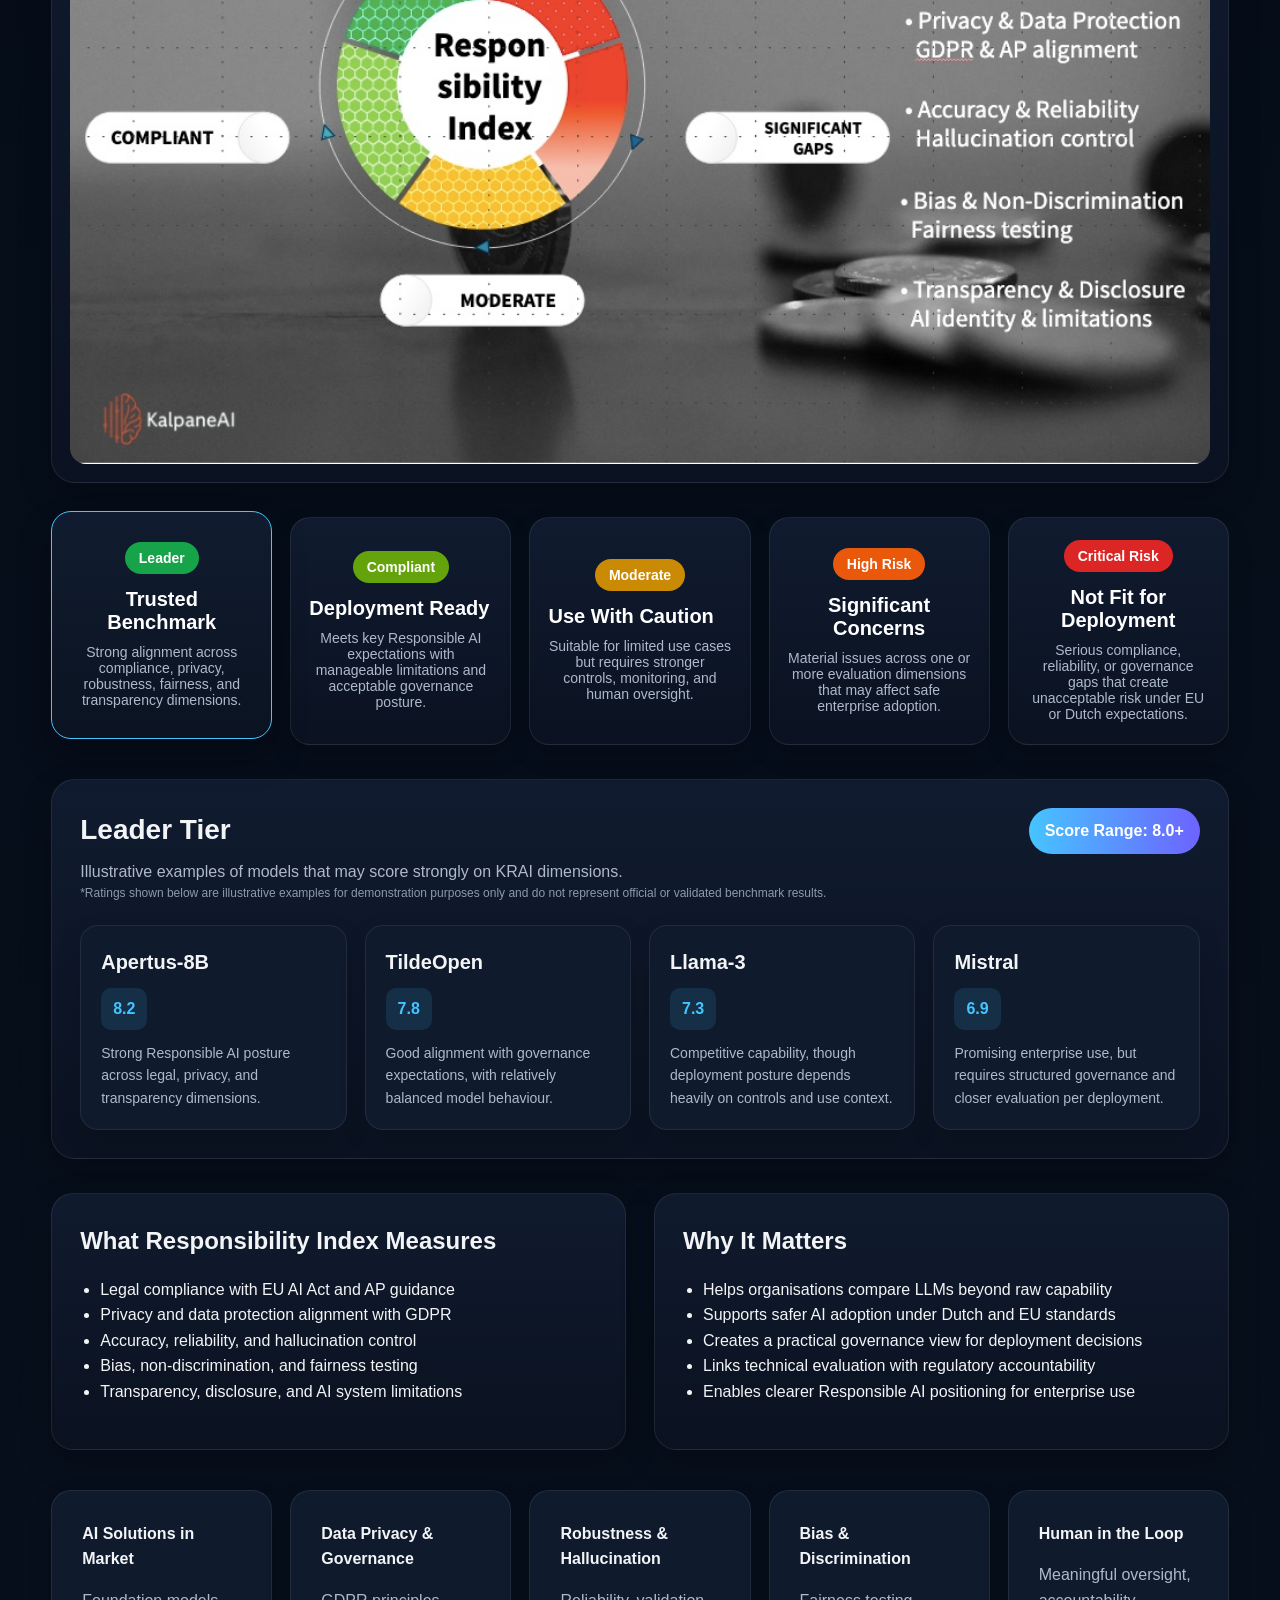
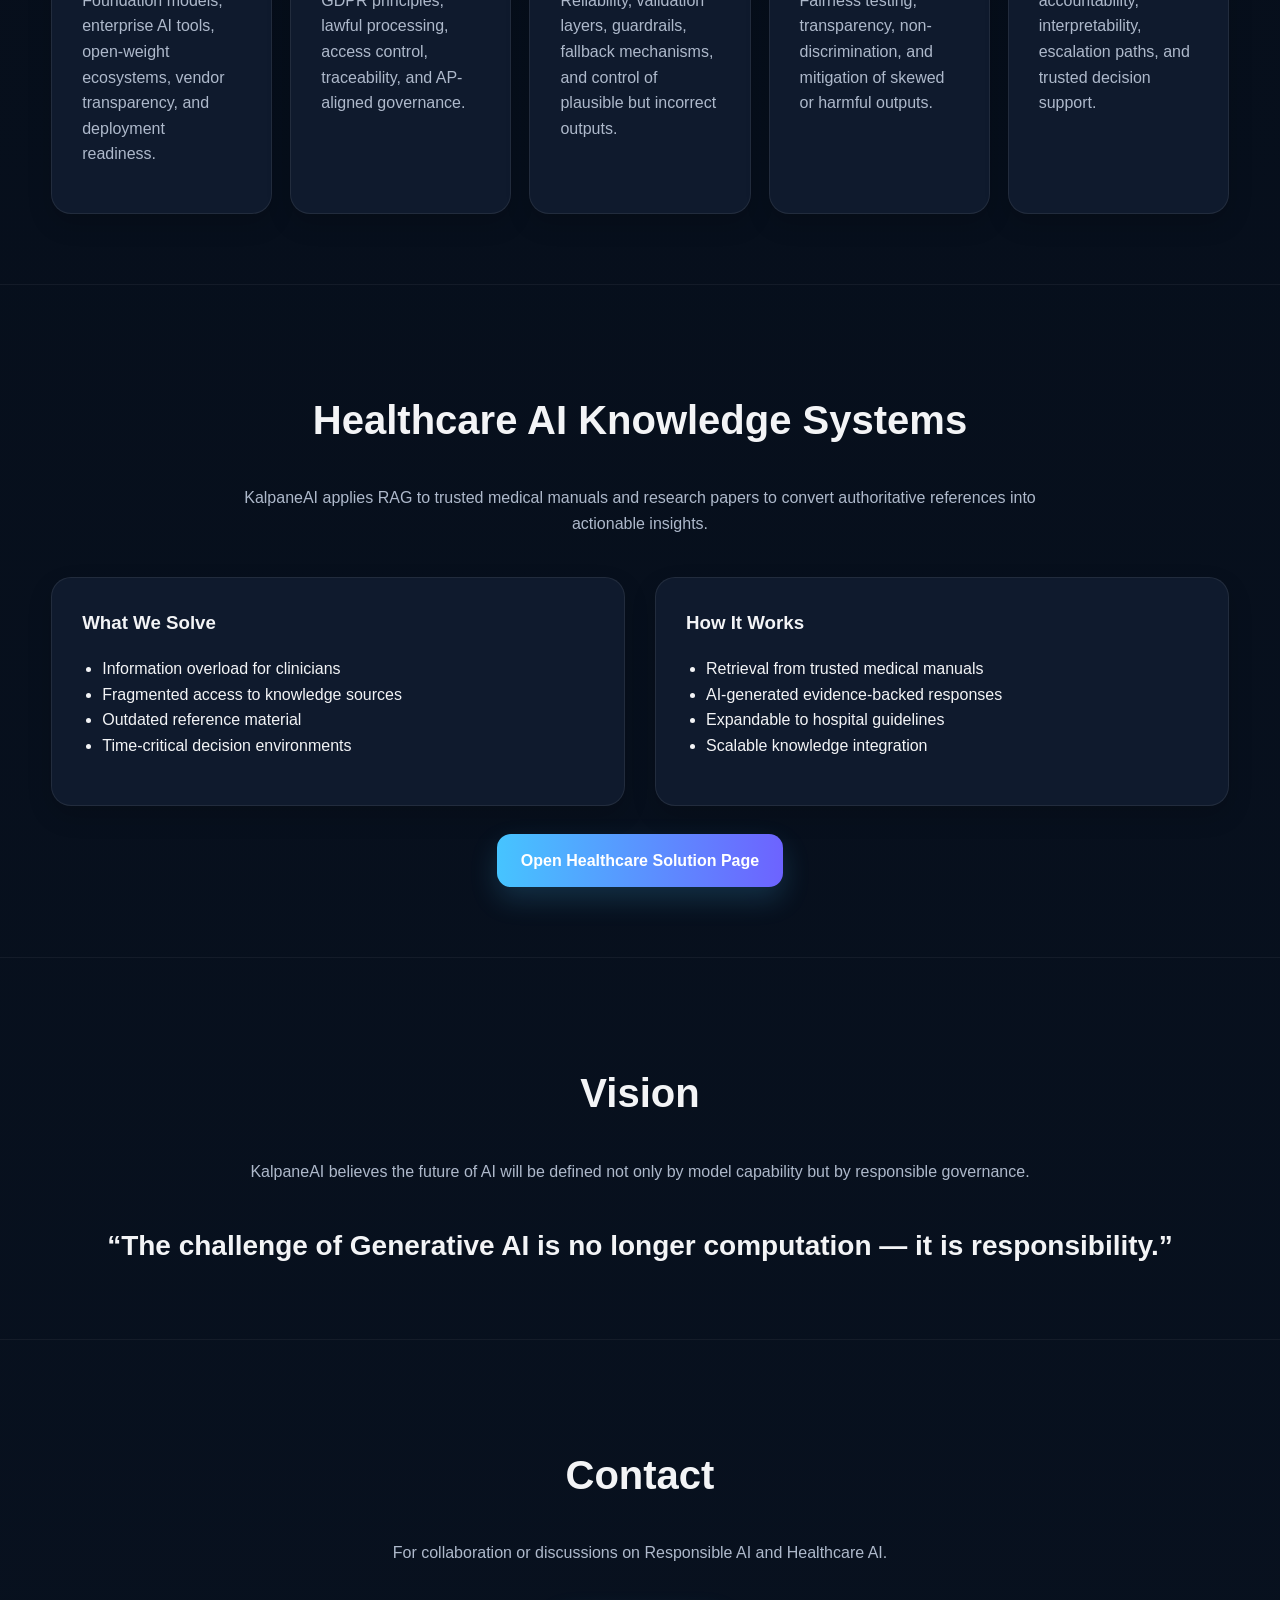
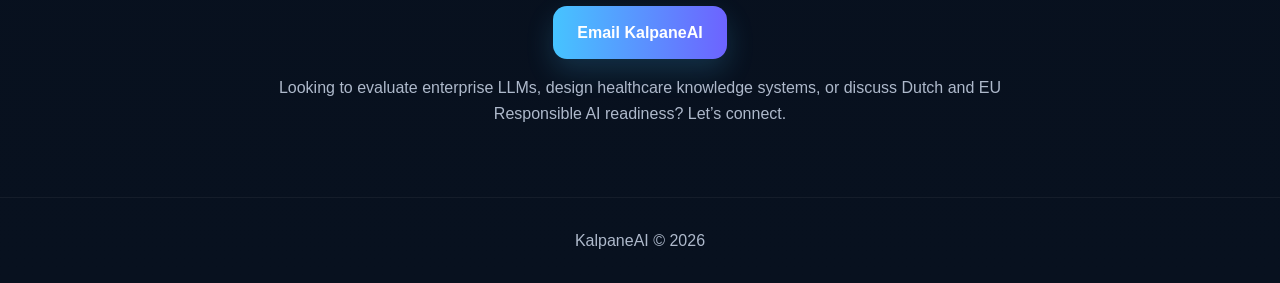
==== commit 342b8eb1: "Update index.html" ====
--- a/index.html
+++ b/index.html
@@ -121,7 +121,7 @@
 </section>
 <section class="section" id="krai">
 <div class="container">
-<h2>Responsibility Index — Responsible AI Evaluation</h2>
+<h2>Responsibility Index — AI Evaluation</h2>
 <p class="section-intro">The KalpaneAI Responsibility Index evaluates large language models against Dutch and EU expectations across legal compliance, privacy, robustness, fairness, transparency, and human oversight.</p>
 <div class="krai-visual-card"><img src="krai-framework.png" alt="KalpaneAI Responsible AI Index framework" class="krai-visual-img"></div>
 <div class="krai-rating-grid">
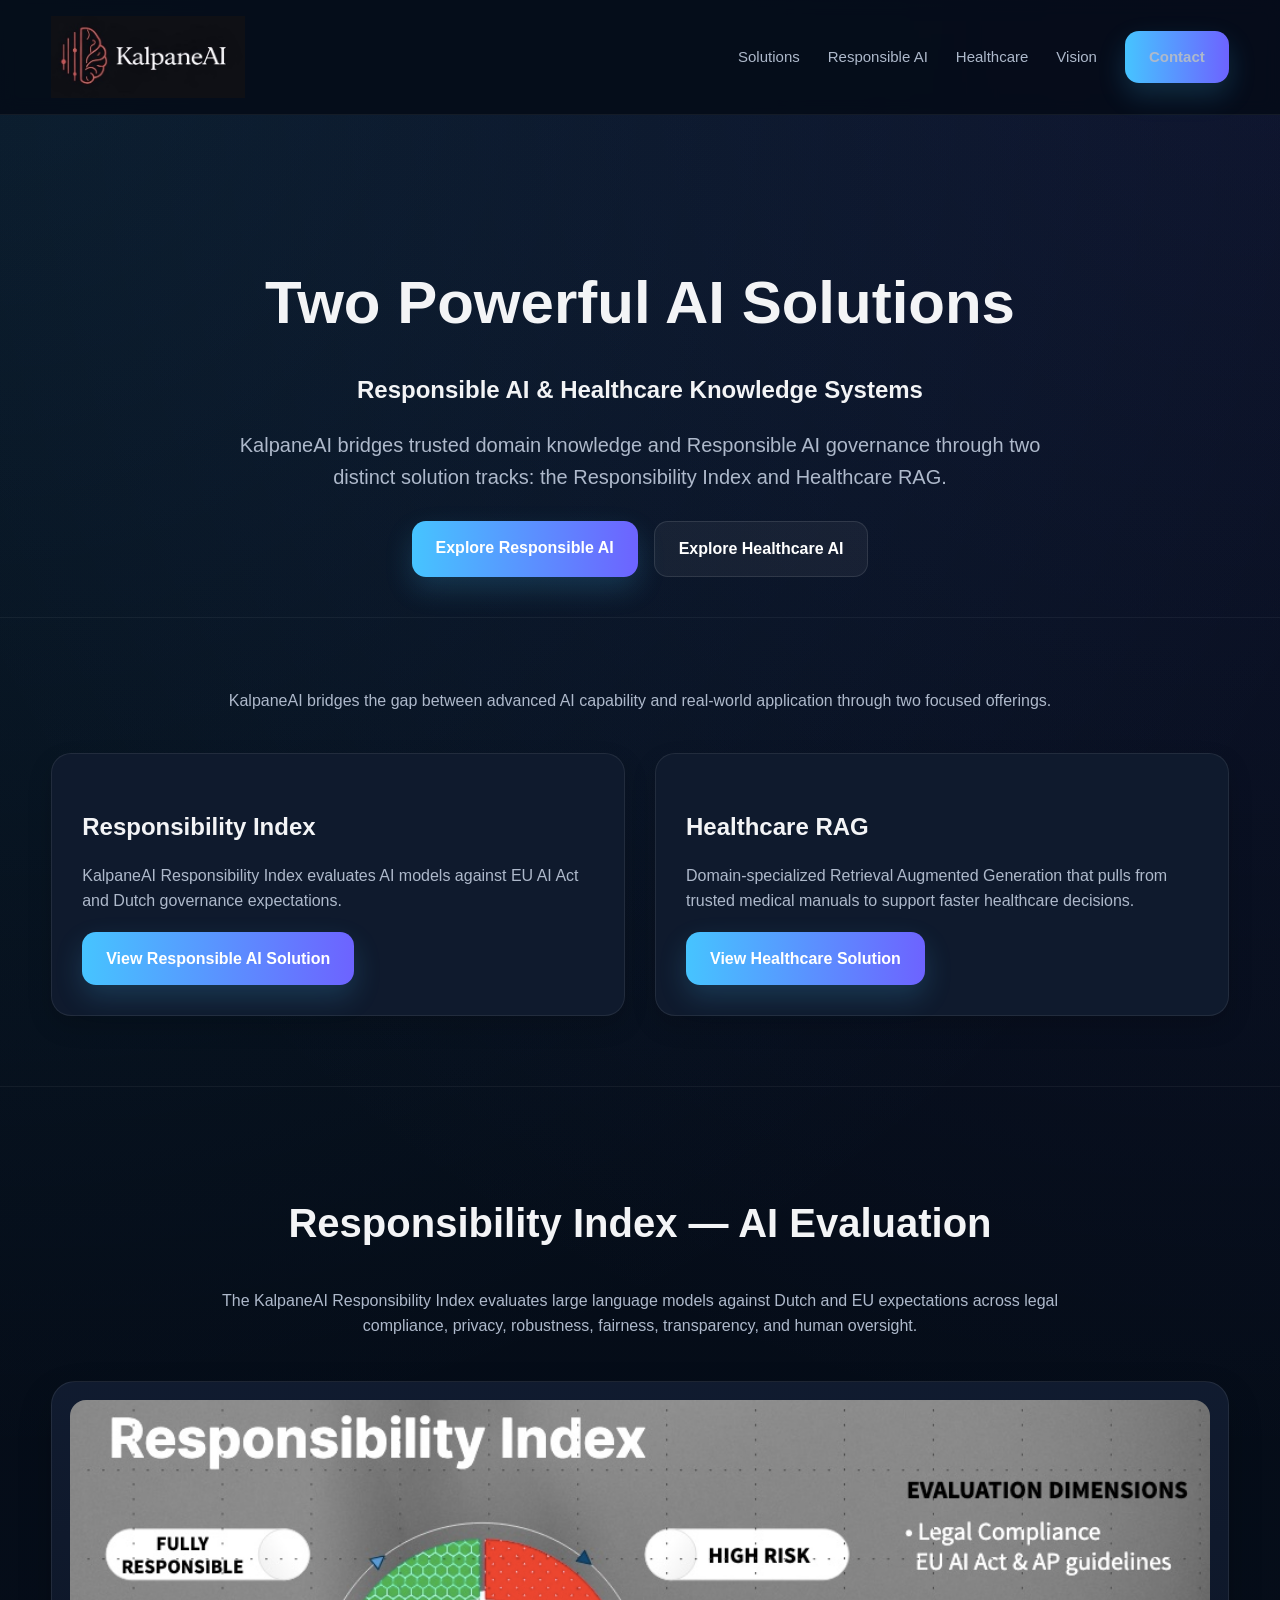
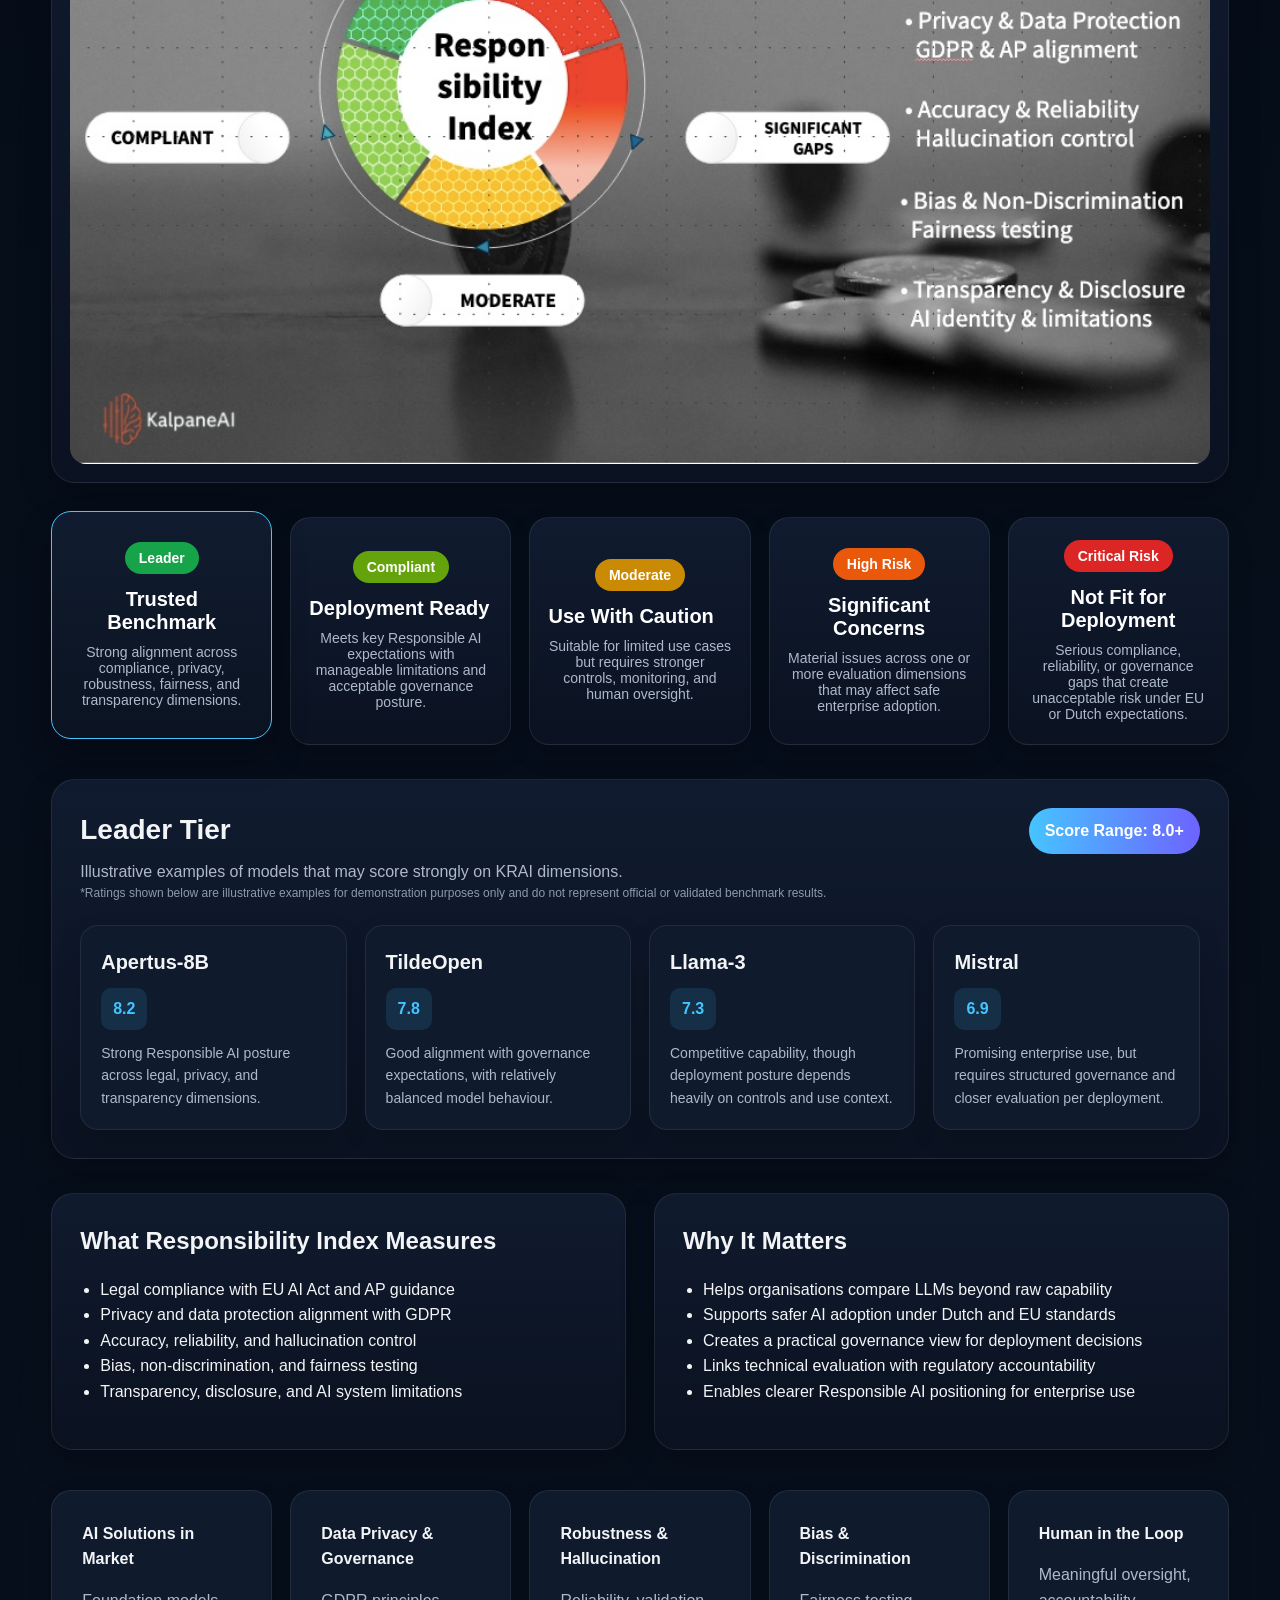
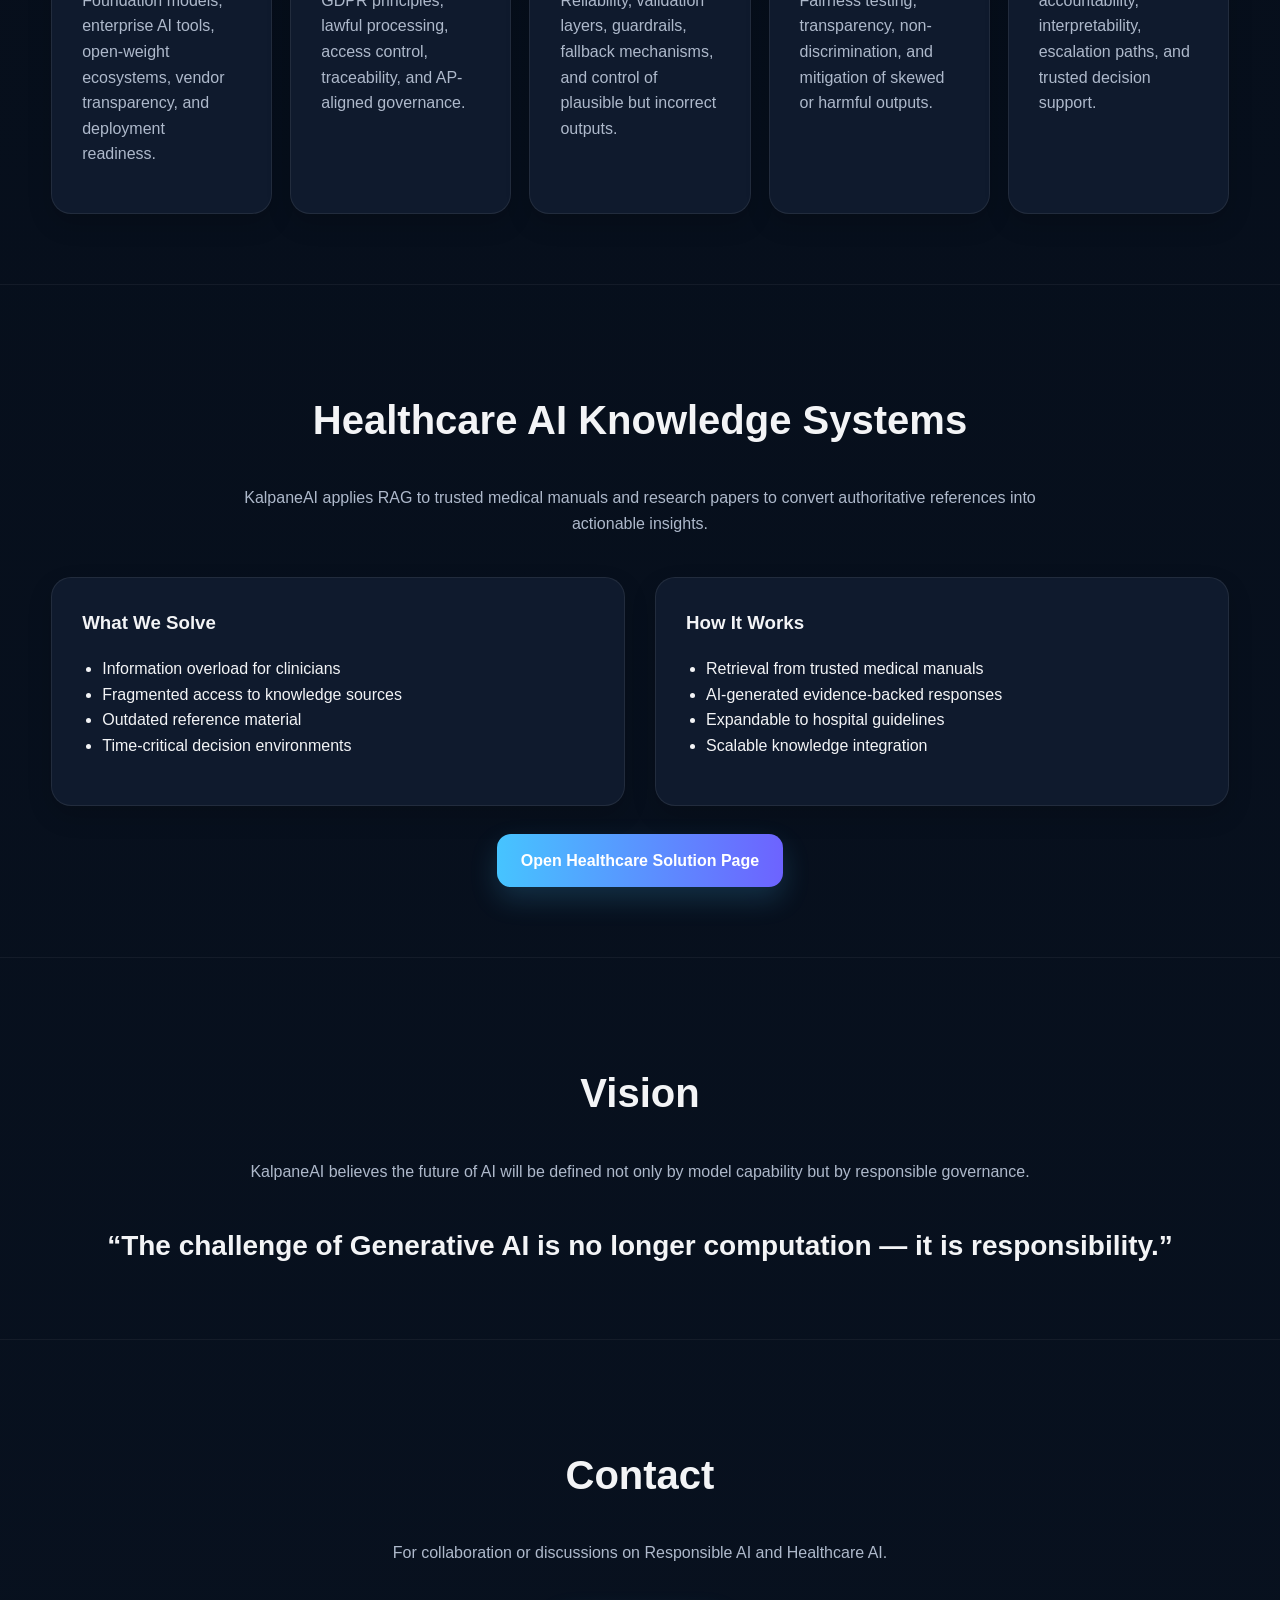
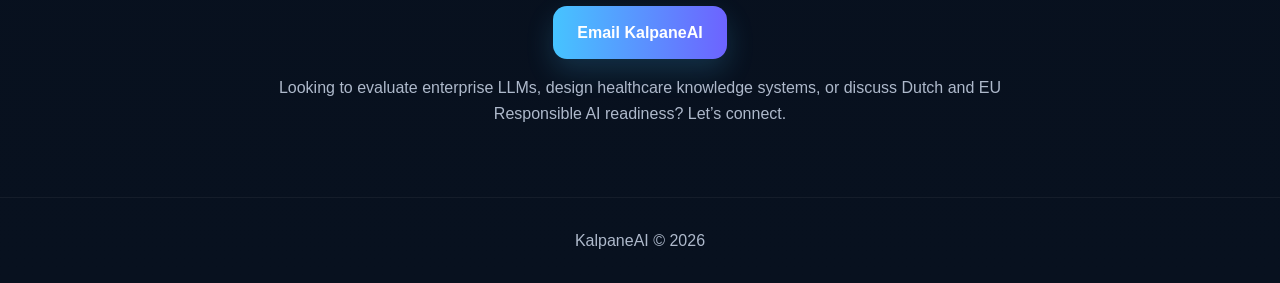
==== commit 09eab51b: "Update index.html" ====
--- a/index.html
+++ b/index.html
@@ -3,7 +3,7 @@
 <meta charset="UTF-8">
 <meta name="viewport" content="width=device-width, initial-scale=1.0">
 <title>KalpaneAI | Responsible AI & Healthcare AI</title>
-<meta name="description" content="KalpaneAI builds Responsible AI evaluation frameworks and healthcare knowledge systems for trusted, governed AI adoption in the Netherlands and Europe.">
+<meta name="description" content="KalpaneAI builds Responsible AI evaluation frameworks and healthcare knowledge systems for trusted, governed AI adoption in Europe.">
 <style>
 :root{
 --bg:#040b16;
@@ -95,7 +95,7 @@
 <div class="container">
 <h1>Two Powerful AI Solutions</h1>
 <h2>Responsible AI & Healthcare Knowledge Systems</h2>
-<p>KalpaneAI bridges trusted domain knowledge and Responsible AI governance through two distinct solution tracks: the KRAI Index and Healthcare RAG.</p>
+<p>KalpaneAI bridges trusted domain knowledge and Responsible AI governance through two distinct solution tracks: the Responsibility Index and Healthcare RAG.</p>
 <div class="hero-actions">
 <a class="btn btn-primary" href="responsible-ai.html">Explore Responsible AI</a>
 <a class="btn btn-secondary" href="healthcare.html">Explore Healthcare AI</a>
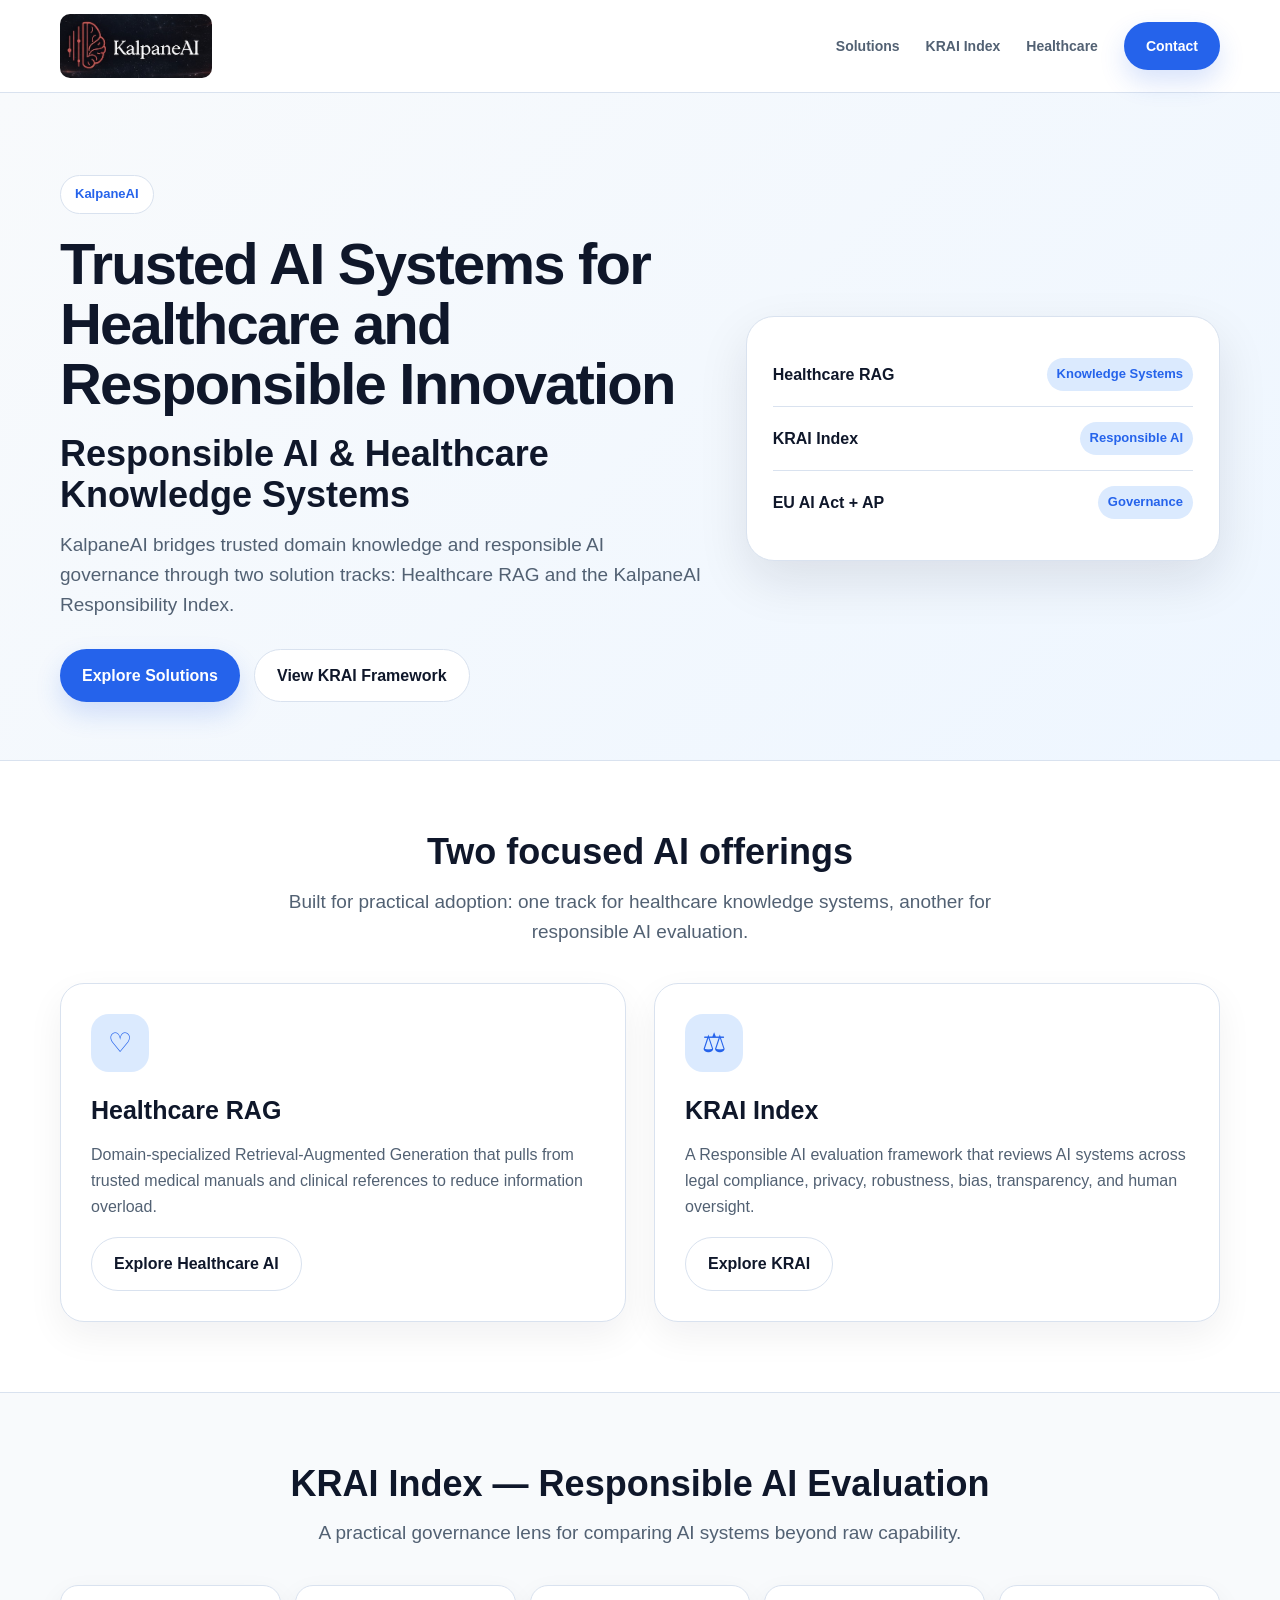
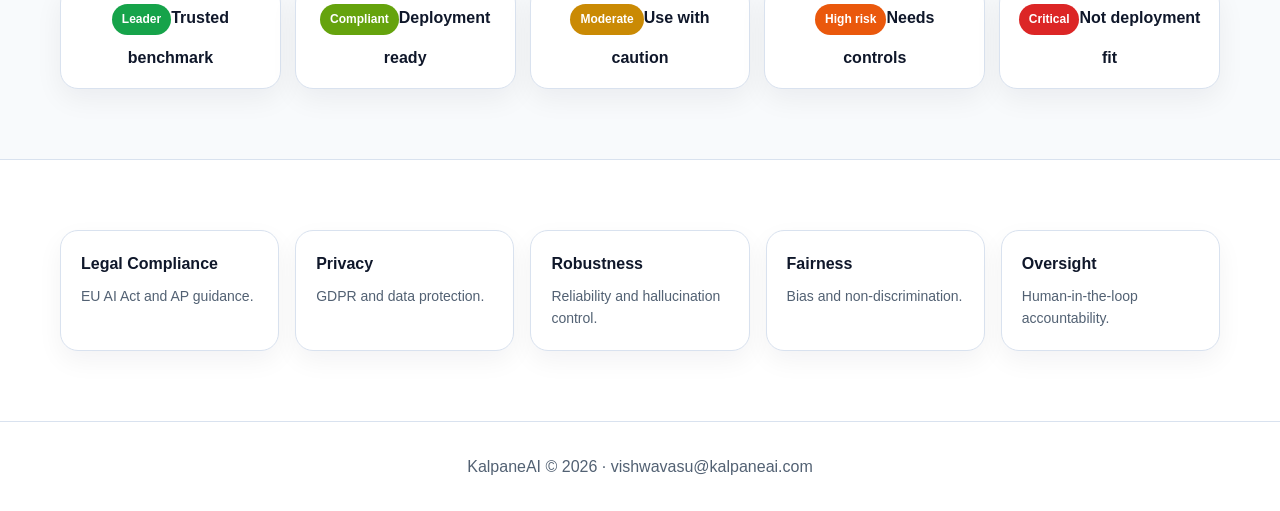
==== commit d83c2857: "Update index.html" ====
--- a/index.html
+++ b/index.html
@@ -1,192 +1,16 @@
-<html lang="en">
-<head>
-<meta charset="UTF-8">
-<meta name="viewport" content="width=device-width, initial-scale=1.0">
-<title>KalpaneAI | Responsible AI & Healthcare AI</title>
-<meta name="description" content="KalpaneAI builds Responsible AI evaluation frameworks and healthcare knowledge systems for trusted, governed AI adoption in Europe.">
+<!DOCTYPE html>
+<html lang="en"><head><meta charset="UTF-8"><meta name="viewport" content="width=device-width, initial-scale=1.0"><title>KalpaneAI Preview</title>
 <style>
-:root{
---bg:#040b16;
---bg2:#08111f;
---card:#0f1a2d;
---text:#f3f4f6;
---muted:#aeb9cb;
---line:#22314d;
---accent:#46c4ff;
---accent2:#6d63ff;
-}
-*{box-sizing:border-box;scroll-behavior:smooth;}
-body{margin:0;font-family:Arial, Helvetica, sans-serif;color:var(--text);background:
-radial-gradient(circle at top left, rgba(70,196,255,0.10), transparent 28%),
-radial-gradient(circle at top right, rgba(109,99,255,0.10), transparent 28%),
-linear-gradient(180deg, var(--bg), var(--bg2));line-height:1.6;}
-.container{width:min(1180px, 92%);margin:auto;}
-a{color:inherit;text-decoration:none;}
-.navbar{position:sticky;top:0;background:rgba(4,11,22,0.80);border-bottom:1px solid rgba(255,255,255,0.06);z-index:20;backdrop-filter: blur(8px);}
-.nav-inner{display:flex;align-items:center;justify-content:space-between;padding:16px 0;gap:20px;}
-.brand img{height:82px;width:auto;display:block;}
-.nav-links{display:flex;gap:28px;align-items:center;flex-wrap:wrap;}
-.nav-links a{color:var(--muted);font-size:15px;}
-.nav-links a:hover{color:#fff;}
-.btn{display:inline-block;padding:14px 24px;border-radius:14px;font-weight:700;}
-.btn-primary{background:linear-gradient(90deg,var(--accent),var(--accent2));color:#fff;box-shadow:0 12px 28px rgba(70,196,255,0.18);}
-.btn-secondary{background:rgba(255,255,255,0.05);border:1px solid rgba(255,255,255,0.10);color:#fff;}
-.hero{padding:90px 0 40px;text-align:center;}
-.hero h1{font-size:60px;margin-bottom:10px;}
-.hero h2{font-size:24px;margin-bottom:20px;}
-.hero p{font-size:20px;color:var(--muted);max-width:850px;margin:auto;}
-.hero-actions{display:flex;justify-content:center;gap:16px;flex-wrap:wrap;margin-top:28px;}
-.section{padding:70px 0;border-top:1px solid rgba(255,255,255,0.05);}
-.section h2{text-align:center;font-size:40px;}
-.section-intro{max-width:850px;margin:auto;text-align:center;color:var(--muted);margin-bottom:40px;}
-.solutions-grid{display:grid;grid-template-columns:1fr 1fr;gap:30px;}
-.solution-card,.card,.pillar,.krai-box,.cta-card{background:#0f1a2d;border-radius:20px;padding:30px;border:1px solid rgba(255,255,255,0.08);box-shadow:0 10px 24px rgba(0,0,0,0.16);}
-.solution-card h3{font-size:24px;margin-bottom:10px;}
-.solution-card p,.card p,.pillar p{color:var(--muted);}
-.solution-actions{display:flex;gap:12px;flex-wrap:wrap;margin-top:18px;}
-.two-col{display:grid;grid-template-columns:1fr 1fr;gap:30px;}
-.card h3{margin-top:0;}
-.bullets{padding-left:20px;}
-.pillars{display:grid;grid-template-columns:repeat(5,1fr);gap:18px;margin-top:40px;}
-.krai-visual-card{margin:42px auto 34px;background:linear-gradient(180deg, rgba(17,28,48,0.96), rgba(11,19,33,0.96));border:1px solid rgba(255,255,255,0.08);border-radius:24px;padding:18px;box-shadow:0 14px 34px rgba(0,0,0,0.20);}
-.krai-visual-img{width:100%;height:auto;display:block;border-radius:16px;}
-.krai-rating-grid{display:grid;grid-template-columns:repeat(5, 1fr);gap:18px;margin:28px 0 34px;}
-.krai-rating-card{background:linear-gradient(180deg, rgba(17,28,48,0.96), rgba(11,19,33,0.96));border:1px solid rgba(255,255,255,0.08);border-radius:20px;padding:22px 18px;text-align:center;transition:transform 0.25s ease, box-shadow 0.25s ease, border-color 0.25s ease;box-shadow:0 10px 24px rgba(0,0,0,0.16);min-height:190px;display:flex;flex-direction:column;justify-content:center;color:#fff;cursor:pointer;font-family:Arial, Helvetica, sans-serif;}
-.krai-rating-card:hover,.krai-rating-card.active{transform:translateY(-6px);box-shadow:0 18px 34px rgba(0,0,0,0.28);border-color:rgba(255,255,255,0.18);}
-.krai-rating-card.active{border-color:#46c4ff;}
-.krai-rating-label{display:inline-block;padding:8px 14px;border-radius:999px;font-weight:700;font-size:14px;margin:0 auto 14px;color:#fff;}
-.krai-leader .krai-rating-label{background:#16a34a;}.krai-compliant .krai-rating-label{background:#65a30d;}.krai-moderate .krai-rating-label{background:#ca8a04;}.krai-high .krai-rating-label{background:#ea580c;}.krai-critical .krai-rating-label{background:#dc2626;}
-.krai-rating-card h4{margin:0 0 10px;font-size:20px;}
-.krai-rating-card p{margin:0;font-size:14px;color:var(--muted);}
-.krai-model-panel{margin:8px 0 34px;background:linear-gradient(180deg, rgba(17,28,48,0.96), rgba(11,19,33,0.96));border:1px solid rgba(255,255,255,0.08);border-radius:24px;padding:28px;box-shadow:0 14px 34px rgba(0,0,0,0.20);}
-.krai-model-header{display:flex;justify-content:space-between;align-items:flex-start;gap:18px;margin-bottom:22px;flex-wrap:wrap;}
-.krai-model-header h3{margin:0 0 6px;font-size:28px;}
-.krai-model-header p{margin:0;color:var(--muted);} .krai-disclaimer{font-size:12px;color:#9fb0c7;margin-top:8px;opacity:0.8;}
-.krai-score-pill{padding:10px 16px;border-radius:999px;background:linear-gradient(90deg, #46c4ff, #6d63ff);font-weight:700;color:#fff;white-space:nowrap;}
-.krai-model-grid{display:grid;grid-template-columns:repeat(4, 1fr);gap:18px;}
-.krai-model-card{background:#0f1a2d;border:1px solid rgba(255,255,255,0.08);border-radius:18px;padding:20px;box-shadow:0 10px 24px rgba(0,0,0,0.16);}
-.krai-model-card h4{margin:0 0 10px;font-size:20px;}.model-score{display:inline-block;padding:8px 12px;border-radius:10px;background:rgba(70,196,255,0.12);color:#46c4ff;font-weight:700;margin-bottom:12px;}.krai-model-card p{margin:0;color:var(--muted);font-size:14px;}
-.krai-summary-grid{display:grid;grid-template-columns:repeat(2, minmax(0,1fr));gap:28px;margin:10px 0 34px;}
-.krai-summary-card{background:linear-gradient(180deg, rgba(17,28,48,0.94), rgba(11,19,33,0.94));border:1px solid rgba(255,255,255,0.08);border-radius:22px;padding:28px;box-shadow:0 12px 34px rgba(0,0,0,0.18);}
-.krai-summary-card h3{margin:0 0 14px;font-size:24px;}
-.vision{text-align:center;}
-.quote{font-size:28px;font-weight:700;margin-top:20px;}
-.contact{text-align:center;}
-.contact-note{color:var(--muted);max-width:760px;margin:16px auto 0;}
-footer{padding:30px 0;text-align:center;color:var(--muted);border-top:1px solid rgba(255,255,255,0.05);}
-@media (max-width: 1024px){.solutions-grid,.two-col,.krai-summary-grid{grid-template-columns:1fr;}.pillars{grid-template-columns:repeat(2,1fr);}.krai-rating-grid{grid-template-columns:repeat(2, 1fr);}.krai-model-grid{grid-template-columns:repeat(2, 1fr);} .hero h1{font-size:48px;}}
-@media (max-width: 640px){.nav-inner{flex-direction:column;align-items:flex-start;}.brand img{height:74px;}.nav-links{gap:14px;}.hero{padding-top:60px;}.hero h1{font-size:38px;}.hero p{font-size:18px;}.section h2{font-size:32px;}.pillars,.krai-rating-grid,.krai-model-grid{grid-template-columns:1fr;}}
-</style>
-</head>
-<body>
-<nav class="navbar">
-<div class="container nav-inner">
-<div class="brand"><img src="logo.jpg" alt="KalpaneAI logo"></div>
-<div class="nav-links">
-<a href="#solutions">Solutions</a>
-<a href="#krai">Responsible AI</a>
-<a href="#healthcare">Healthcare</a>
-<a href="#vision">Vision</a>
-<a href="#contact" class="btn btn-primary">Contact</a>
-</div>
-</div>
-</nav>
-<section class="hero">
-<div class="container">
-<h1>Two Powerful AI Solutions</h1>
-<h2>Responsible AI & Healthcare Knowledge Systems</h2>
-<p>KalpaneAI bridges trusted domain knowledge and Responsible AI governance through two distinct solution tracks: the Responsibility Index and Healthcare RAG.</p>
-<div class="hero-actions">
-<a class="btn btn-primary" href="responsible-ai.html">Explore Responsible AI</a>
-<a class="btn btn-secondary" href="healthcare.html">Explore Healthcare AI</a>
-</div>
-</div>
-</section>
-<section class="section" id="solutions">
-<div class="container">
-<p class="section-intro">KalpaneAI bridges the gap between advanced AI capability and real-world application through two focused offerings.</p>
-<div class="solutions-grid">
-<div class="solution-card">
-<h3>Responsibility Index</h3>
-<p>KalpaneAI Responsibility Index evaluates AI models against EU AI Act and Dutch governance expectations.</p>
-<div class="solution-actions"><a class="btn btn-primary" href="responsible-ai.html">View Responsible AI Solution</a></div>
-</div>
-<div class="solution-card">
-<h3>Healthcare RAG</h3>
-<p>Domain-specialized Retrieval Augmented Generation that pulls from trusted medical manuals to support faster healthcare decisions.</p>
-<div class="solution-actions"><a class="btn btn-primary" href="healthcare.html">View Healthcare Solution</a></div>
-</div>
-</div>
-</div>
-</section>
-<section class="section" id="krai">
-<div class="container">
-<h2>Responsibility Index — AI Evaluation</h2>
-<p class="section-intro">The KalpaneAI Responsibility Index evaluates large language models against Dutch and EU expectations across legal compliance, privacy, robustness, fairness, transparency, and human oversight.</p>
-<div class="krai-visual-card"><img src="krai-framework.png" alt="KalpaneAI Responsible AI Index framework" class="krai-visual-img"></div>
-<div class="krai-rating-grid">
-<button class="krai-rating-card krai-leader active" onclick="showKraiTier('leader')"><div class="krai-rating-label">Leader</div><h4>Trusted Benchmark</h4><p>Strong alignment across compliance, privacy, robustness, fairness, and transparency dimensions.</p></button>
-<button class="krai-rating-card krai-compliant" onclick="showKraiTier('compliant')"><div class="krai-rating-label">Compliant</div><h4>Deployment Ready</h4><p>Meets key Responsible AI expectations with manageable limitations and acceptable governance posture.</p></button>
-<button class="krai-rating-card krai-moderate" onclick="showKraiTier('moderate')"><div class="krai-rating-label">Moderate</div><h4>Use With Caution</h4><p>Suitable for limited use cases but requires stronger controls, monitoring, and human oversight.</p></button>
-<button class="krai-rating-card krai-high" onclick="showKraiTier('high')"><div class="krai-rating-label">High Risk</div><h4>Significant Concerns</h4><p>Material issues across one or more evaluation dimensions that may affect safe enterprise adoption.</p></button>
-<button class="krai-rating-card krai-critical" onclick="showKraiTier('critical')"><div class="krai-rating-label">Critical Risk</div><h4>Not Fit for Deployment</h4><p>Serious compliance, reliability, or governance gaps that create unacceptable risk under EU or Dutch expectations.</p></button>
-</div>
-<div class="krai-model-panel">
-<div class="krai-model-header">
-<div>
-<h3 id="kraiTierTitle">Leader Tier</h3>
-<p id="kraiTierSubtitle">Illustrative examples of models that may score strongly on KRAI dimensions.</p>
-<p class="krai-disclaimer">*Ratings shown below are illustrative examples for demonstration purposes only and do not represent official or validated benchmark results.</p>
-</div>
-<div class="krai-score-pill" id="kraiTierScore">Score Range: 8.0+</div>
-</div>
-<div class="krai-model-grid" id="kraiModelGrid">
-<div class="krai-model-card"><h4>Apertus-8B</h4><div class="model-score">8.2</div><p>Strong Responsible AI posture across legal, privacy, and transparency dimensions.</p></div>
-<div class="krai-model-card"><h4>TildeOpen</h4><div class="model-score">7.8</div><p>Good alignment with governance expectations, with relatively balanced model behaviour.</p></div>
-<div class="krai-model-card"><h4>Llama-3</h4><div class="model-score">7.3</div><p>Competitive capability, though deployment posture depends heavily on controls and use context.</p></div>
-<div class="krai-model-card"><h4>Mistral</h4><div class="model-score">6.9</div><p>Promising enterprise use, but requires structured governance and closer evaluation per deployment.</p></div>
-</div></div>
-<div class="krai-summary-grid">
-<div class="krai-summary-card"><h3>What Responsibility Index Measures</h3><ul class="bullets"><li>Legal compliance with EU AI Act and AP guidance</li><li>Privacy and data protection alignment with GDPR</li><li>Accuracy, reliability, and hallucination control</li><li>Bias, non-discrimination, and fairness testing</li><li>Transparency, disclosure, and AI system limitations</li></ul></div>
-<div class="krai-summary-card"><h3>Why It Matters</h3><ul class="bullets"><li>Helps organisations compare LLMs beyond raw capability</li><li>Supports safer AI adoption under Dutch and EU standards</li><li>Creates a practical governance view for deployment decisions</li><li>Links technical evaluation with regulatory accountability</li><li>Enables clearer Responsible AI positioning for enterprise use</li></ul></div>
-</div>
-<div class="pillars">
-<div class="pillar"><strong>AI Solutions in Market</strong><p>Foundation models, enterprise AI tools, open-weight ecosystems, vendor transparency, and deployment readiness.</p></div>
-<div class="pillar"><strong>Data Privacy &amp; Governance</strong><p>GDPR principles, lawful processing, access control, traceability, and AP-aligned governance.</p></div>
-<div class="pillar"><strong>Robustness &amp; Hallucination</strong><p>Reliability, validation layers, guardrails, fallback mechanisms, and control of plausible but incorrect outputs.</p></div>
-<div class="pillar"><strong>Bias &amp; Discrimination</strong><p>Fairness testing, transparency, non-discrimination, and mitigation of skewed or harmful outputs.</p></div>
-<div class="pillar"><strong>Human in the Loop</strong><p>Meaningful oversight, accountability, interpretability, escalation paths, and trusted decision support.</p></div>
-</div>
-</div></section>
-<section class="section" id="healthcare"><div class="container"><h2>Healthcare AI Knowledge Systems</h2><p class="section-intro">KalpaneAI applies RAG to trusted medical manuals and research papers to convert authoritative references into actionable insights.</p><div class="two-col"><div class="card"><h3>What We Solve</h3><ul class="bullets"><li>Information overload for clinicians</li><li>Fragmented access to knowledge sources</li><li>Outdated reference material</li><li>Time-critical decision environments</li></ul></div><div class="card"><h3>How It Works</h3><ul class="bullets"><li>Retrieval from trusted medical manuals</li><li>AI-generated evidence-backed responses</li><li>Expandable to hospital guidelines</li><li>Scalable knowledge integration</li></ul></div></div><div class="solution-actions" style="justify-content:center; margin-top:28px;"><a class="btn btn-primary" href="healthcare.html">Open Healthcare Solution Page</a></div></div></section>
-<section class="section vision" id="vision"><div class="container"><h2>Vision</h2><p class="section-intro">KalpaneAI believes the future of AI will be defined not only by model capability but by responsible governance.</p><div class="quote">“The challenge of Generative AI is no longer computation — it is responsibility.”</div></div></section>
-<section class="section contact" id="contact"><div class="container"><h2>Contact</h2><p class="section-intro">For collaboration or discussions on Responsible AI and Healthcare AI.</p><a href="mailto:vishwavasu@kalpaneai.com" class="btn btn-primary">Email KalpaneAI</a><p class="contact-note">Looking to evaluate enterprise LLMs, design healthcare knowledge systems, or discuss Dutch and EU Responsible AI readiness? Let’s connect.</p></div></section>
-<footer>KalpaneAI © 2026</footer>
-<script>
-function showKraiTier(tier){
-  const cards = document.querySelectorAll('.krai-rating-card');
-  cards.forEach(card => card.classList.remove('active'));
-  const tierMap = {
-    leader: {title:'Leader Tier',subtitle:'Illustrative examples of models that may score strongly on KRAI dimensions.',score:'Score Range: 8.0+',models:[{name:'Apertus-8B',score:'8.2',text:'Strong Responsible AI posture across legal, privacy, and transparency dimensions.'},{name:'TildeOpen',score:'7.8',text:'Good alignment with governance expectations, with relatively balanced model behaviour.'},{name:'Llama-3',score:'7.3',text:'Competitive capability, though deployment posture depends heavily on controls and use context.'},{name:'Mistral',score:'6.9',text:'Promising enterprise use, but requires structured governance and closer evaluation per deployment.'}]},
-    compliant: {title:'Compliant Tier',subtitle:'Models that are broadly usable with structured controls and acceptable governance posture.',score:'Score Range: 7.0 – 7.9',models:[{name:'Model A',score:'7.8',text:'Good compliance fit with manageable transparency and privacy limitations.'},{name:'Model B',score:'7.5',text:'Operationally viable with documented controls and clear usage boundaries.'},{name:'Model C',score:'7.3',text:'Solid governance posture but requires stronger human oversight in critical workflows.'},{name:'Model D',score:'7.1',text:'Reasonably deployable with moderate risk monitoring and audit discipline.'}]},
-    moderate: {title:'Moderate Tier',subtitle:'Models suitable for bounded use cases, but requiring higher caution and stronger safeguards.',score:'Score Range: 6.0 – 6.9',models:[{name:'Model E',score:'6.8',text:'Useful in low-risk workflows, but not ideal without additional governance layers.'},{name:'Model F',score:'6.6',text:'Adequate in capability, though hallucination control and transparency remain concerns.'},{name:'Model G',score:'6.4',text:'Needs tighter privacy review and stronger documentation for enterprise deployment.'},{name:'Model H',score:'6.1',text:'Appropriate only with careful human-in-the-loop safeguards.'}]},
-    high: {title:'High Risk Tier',subtitle:'Models with significant deployment concerns across one or more Responsible AI dimensions.',score:'Score Range: 4.5 – 5.9',models:[{name:'Model I',score:'5.7',text:'High hallucination exposure and weak explainability for regulated environments.'},{name:'Model J',score:'5.4',text:'Material bias and transparency issues limit safe deployment.'},{name:'Model K',score:'5.1',text:'Governance posture is weak for enterprise adoption under EU expectations.'},{name:'Model L',score:'4.8',text:'Suitable only for experimentation, not for production-sensitive use cases.'}]},
-    critical: {title:'Critical Risk Tier',subtitle:'Models with unacceptable governance, reliability, or compliance posture for real-world deployment.',score:'Score Range: Below 4.5',models:[{name:'Model M',score:'4.2',text:'Severe reliability and compliance weaknesses create unacceptable deployment risk.'},{name:'Model N',score:'3.9',text:'Insufficient transparency and data governance for regulated use.'},{name:'Model O',score:'3.6',text:'High probability of unsafe or misleading outputs in operational settings.'},{name:'Model P',score:'3.1',text:'Not fit for deployment under Dutch and EU Responsible AI expectations.'}]}
-  };
-  const selected = tierMap[tier];
-  document.getElementById('kraiTierTitle').innerText = selected.title;
-  document.getElementById('kraiTierSubtitle').innerText = selected.subtitle;
-  document.getElementById('kraiTierScore').innerText = selected.score;
-  const grid = document.getElementById('kraiModelGrid');
-  grid.innerHTML = '';
-  selected.models.forEach(model => {
-    const card = document.createElement('div');
-    card.className = 'krai-model-card';
-    card.innerHTML = `<h4>${model.name}</h4><div class="model-score">${model.score}</div><p>${model.text}</p>`;
-    grid.appendChild(card);
-  });
-  const clicked = document.querySelector('.krai-' + tier);
-  if(clicked) clicked.classList.add('active');
-}
-</script>
+:root{--bg:#ffffff;--hero:linear-gradient(135deg,#f8fafc,#eef6ff);--band:#f8fafc;--card:#ffffff;--text:#0f172a;--muted:#526173;--line:#d9e2ef;--accent:#2563eb;--soft:#dbeafe;--shadow:rgba(37,99,235,.18);}
+*{box-sizing:border-box;scroll-behavior:smooth} body{margin:0;font-family:Inter,Arial,Helvetica,sans-serif;background:var(--bg);color:var(--text);line-height:1.6} .container{width:min(1160px,92%);margin:auto} a{text-decoration:none;color:inherit} .navbar{position:sticky;top:0;z-index:20;background:rgba(255,255,255,.86);backdrop-filter:blur(14px);border-bottom:1px solid var(--line)} .nav-inner{display:flex;align-items:center;justify-content:space-between;padding:14px 0;gap:22px} .brand img{height:64px;border-radius:10px;display:block} .nav-links{display:flex;gap:26px;align-items:center;flex-wrap:wrap;color:var(--muted);font-weight:600;font-size:14px} .btn{display:inline-flex;align-items:center;justify-content:center;padding:13px 22px;border-radius:999px;font-weight:800} .btn-primary{background:var(--accent);color:white;box-shadow:0 12px 26px var(--shadow)} .btn-secondary{border:1px solid var(--line);background:white;color:var(--text)} .hero{padding:82px 0 58px;background:var(--hero);border-bottom:1px solid var(--line)} .hero-grid{display:grid;grid-template-columns:1.15fr .85fr;gap:44px;align-items:center} .eyebrow{display:inline-block;padding:8px 14px;border:1px solid var(--line);border-radius:999px;color:var(--accent);font-size:13px;font-weight:800;background:white;margin-bottom:20px} h1{font-size:58px;line-height:1.04;letter-spacing:-1.8px;margin:0 0 18px} h2{font-size:36px;line-height:1.15;margin:0 0 14px} .hero p,.section-intro{color:var(--muted);font-size:19px;margin:0 0 28px;max-width:790px} .hero-actions{display:flex;gap:14px;flex-wrap:wrap} .hero-panel{background:white;border:1px solid var(--line);border-radius:28px;padding:26px;box-shadow:0 20px 50px rgba(15,23,42,.10)} .metric{display:flex;align-items:center;justify-content:space-between;border-bottom:1px solid var(--line);padding:15px 0} .metric:last-child{border-bottom:0} .badge{padding:6px 10px;border-radius:999px;background:var(--soft);color:var(--accent);font-weight:800;font-size:13px} .section{padding:70px 0} .section-header{text-align:center;margin-bottom:36px} .section-header .section-intro{margin:0 auto;color:var(--muted)} .solutions{display:grid;grid-template-columns:1fr 1fr;gap:28px} .card{background:white;border:1px solid var(--line);border-radius:24px;padding:30px;box-shadow:0 14px 36px rgba(15,23,42,.06)} .card h3{font-size:25px;margin:0 0 12px} .card p{color:var(--muted);margin:0 0 18px} .icon{width:58px;height:58px;border-radius:18px;background:var(--soft);display:flex;align-items:center;justify-content:center;font-size:27px;margin-bottom:18px;color:var(--accent)} .pillars{display:grid;grid-template-columns:repeat(5,1fr);gap:16px} .pillar{background:white;border:1px solid var(--line);border-radius:18px;padding:20px;box-shadow:0 10px 26px rgba(15,23,42,.05)} .pillar strong{display:block;margin-bottom:8px} .pillar p{font-size:14px;color:var(--muted);margin:0} .krai-band{background:var(--band);border-top:1px solid var(--line);border-bottom:1px solid var(--line)} .rating-row{display:grid;grid-template-columns:repeat(5,1fr);gap:14px;margin-top:28px} .rating{background:white;border:1px solid var(--line);border-radius:18px;padding:18px;text-align:center;box-shadow:0 10px 28px rgba(15,23,42,.06)} .rating span{display:inline-block;padding:6px 10px;border-radius:999px;color:white;font-weight:800;font-size:12px;margin-bottom:10px} .green{background:#16a34a} .lime{background:#65a30d} .amber{background:#ca8a04} .orange{background:#ea580c} .red{background:#dc2626} .footer{padding:32px 0;border-top:1px solid var(--line);color:var(--muted);text-align:center;background:white}
+
+@media(max-width:900px){.hero-grid,.solutions{grid-template-columns:1fr}.pillars,.rating-row{grid-template-columns:1fr 1fr}h1{font-size:42px}} @media(max-width:560px){.nav-inner{align-items:flex-start;flex-direction:column}.pillars,.rating-row{grid-template-columns:1fr}}
+</style></head>
+<body class="">
+<nav class="navbar"><div class="container nav-inner"><a class="brand" href="#"><img src="[data-uri]" alt="KalpaneAI logo"></a><div class="nav-links"><a href="#solutions">Solutions</a><a href="#krai">KRAI Index</a><a href="#healthcare">Healthcare</a><a href="#contact" class="btn btn-primary">Contact</a></div></div></nav>
+<section class="hero"><div class="container hero-grid"><div><div class="eyebrow">KalpaneAI</div><h1>Trusted AI Systems for Healthcare and Responsible Innovation</h1><h2>Responsible AI & Healthcare Knowledge Systems</h2><p>KalpaneAI bridges trusted domain knowledge and responsible AI governance through two solution tracks: Healthcare RAG and the KalpaneAI Responsibility Index.</p><div class="hero-actions"><a class="btn btn-primary" href="#solutions">Explore Solutions</a><a class="btn btn-secondary" href="#krai">View KRAI Framework</a></div></div><div class="hero-panel"><div class="metric"><strong>Healthcare RAG</strong><span class="badge">Knowledge Systems</span></div><div class="metric"><strong>KRAI Index</strong><span class="badge">Responsible AI</span></div><div class="metric"><strong>EU AI Act + AP</strong><span class="badge">Governance</span></div></div></div></section>
+<section class="section" id="solutions"><div class="container"><div class="section-header"><h2>Two focused AI offerings</h2><p class="section-intro">Built for practical adoption: one track for healthcare knowledge systems, another for responsible AI evaluation.</p></div><div class="solutions"><div class="card"><div class="icon">♡</div><h3>Healthcare RAG</h3><p>Domain-specialized Retrieval-Augmented Generation that pulls from trusted medical manuals and clinical references to reduce information overload.</p><a class="btn btn-secondary" href="#healthcare">Explore Healthcare AI</a></div><div class="card"><div class="icon">⚖</div><h3>KRAI Index</h3><p>A Responsible AI evaluation framework that reviews AI systems across legal compliance, privacy, robustness, bias, transparency, and human oversight.</p><a class="btn btn-secondary" href="#krai">Explore KRAI</a></div></div></div></section>
+<section class="section krai-band" id="krai"><div class="container"><div class="section-header"><h2>KRAI Index — Responsible AI Evaluation</h2><p class="section-intro">A practical governance lens for comparing AI systems beyond raw capability.</p></div><div class="rating-row"><div class="rating"><span class="green">Leader</span><strong>Trusted benchmark</strong></div><div class="rating"><span class="lime">Compliant</span><strong>Deployment ready</strong></div><div class="rating"><span class="amber">Moderate</span><strong>Use with caution</strong></div><div class="rating"><span class="orange">High risk</span><strong>Needs controls</strong></div><div class="rating"><span class="red">Critical</span><strong>Not deployment fit</strong></div></div></div></section>
+<section class="section"><div class="container"><div class="pillars"><div class="pillar"><strong>Legal Compliance</strong><p>EU AI Act and AP guidance.</p></div><div class="pillar"><strong>Privacy</strong><p>GDPR and data protection.</p></div><div class="pillar"><strong>Robustness</strong><p>Reliability and hallucination control.</p></div><div class="pillar"><strong>Fairness</strong><p>Bias and non-discrimination.</p></div><div class="pillar"><strong>Oversight</strong><p>Human-in-the-loop accountability.</p></div></div></div></section>
+<footer class="footer" id="contact">KalpaneAI © 2026 · vishwavasu@kalpaneai.com</footer>
 </body></html>
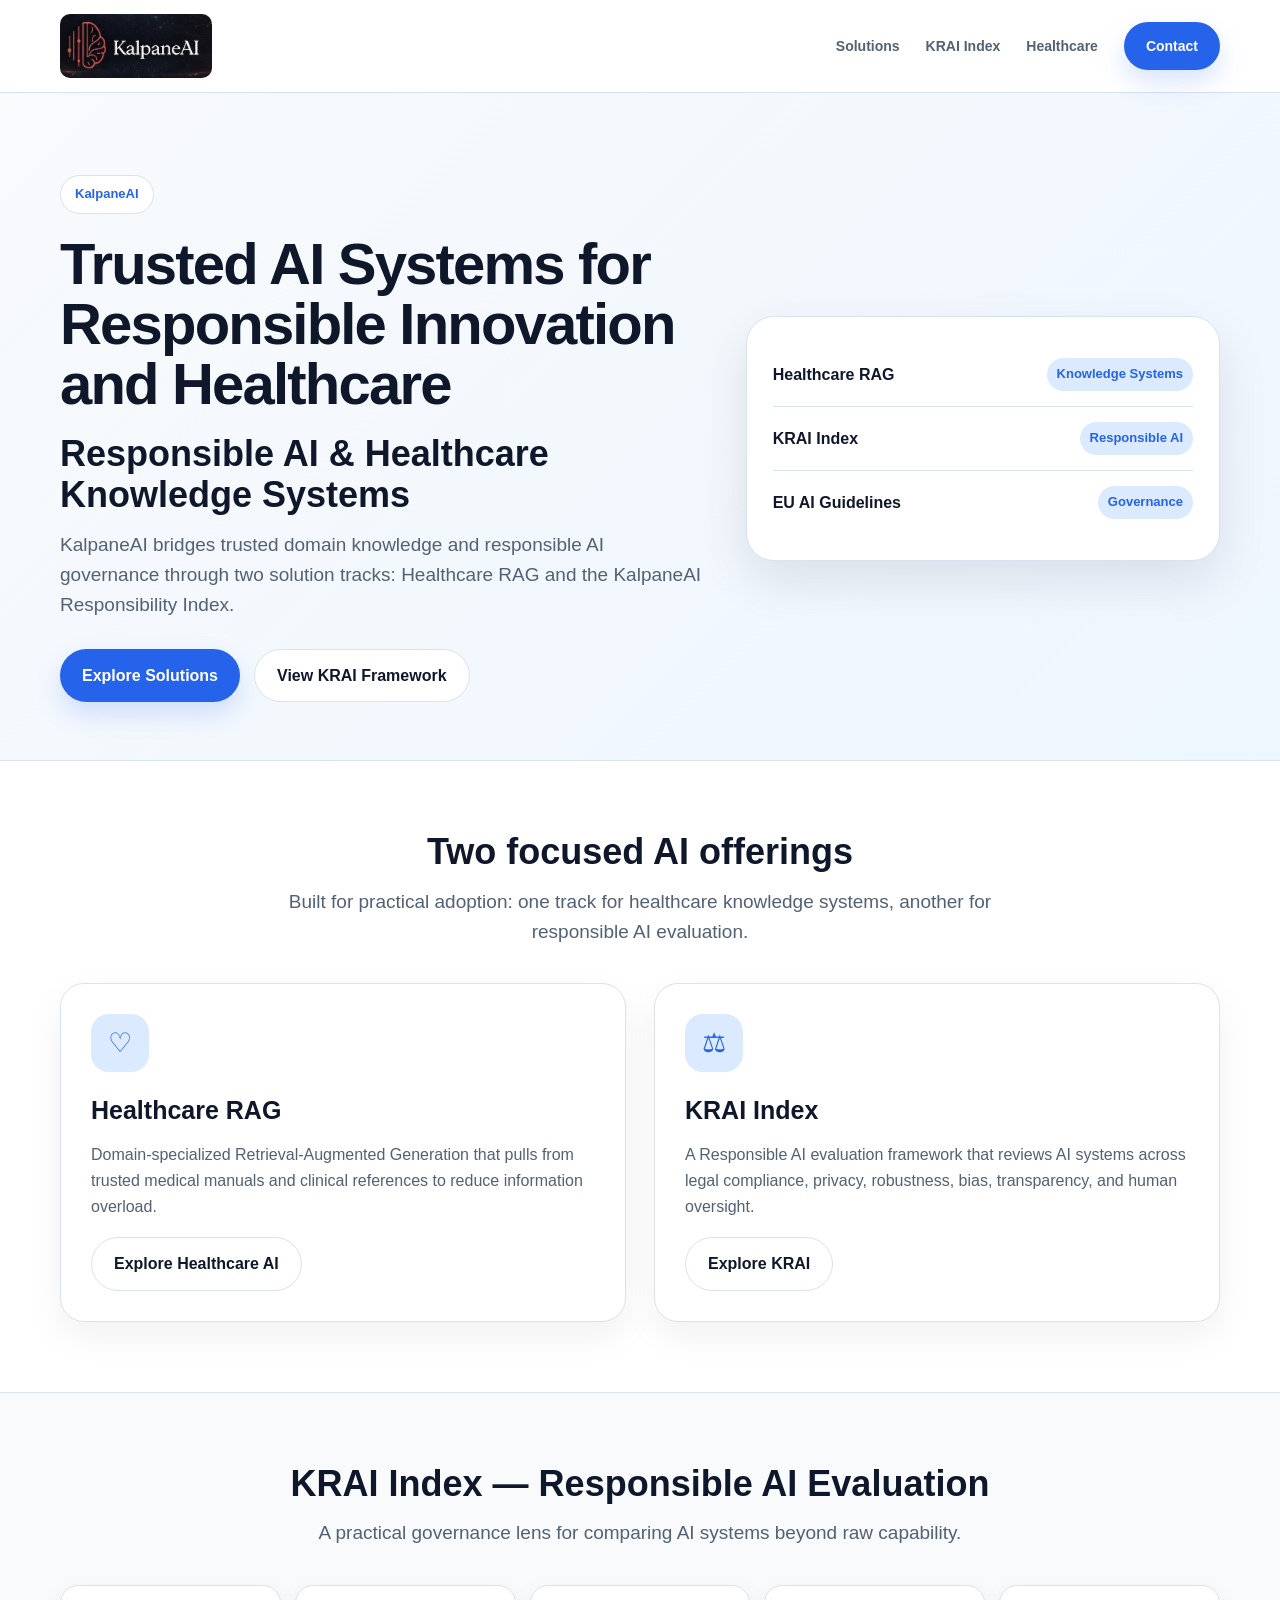
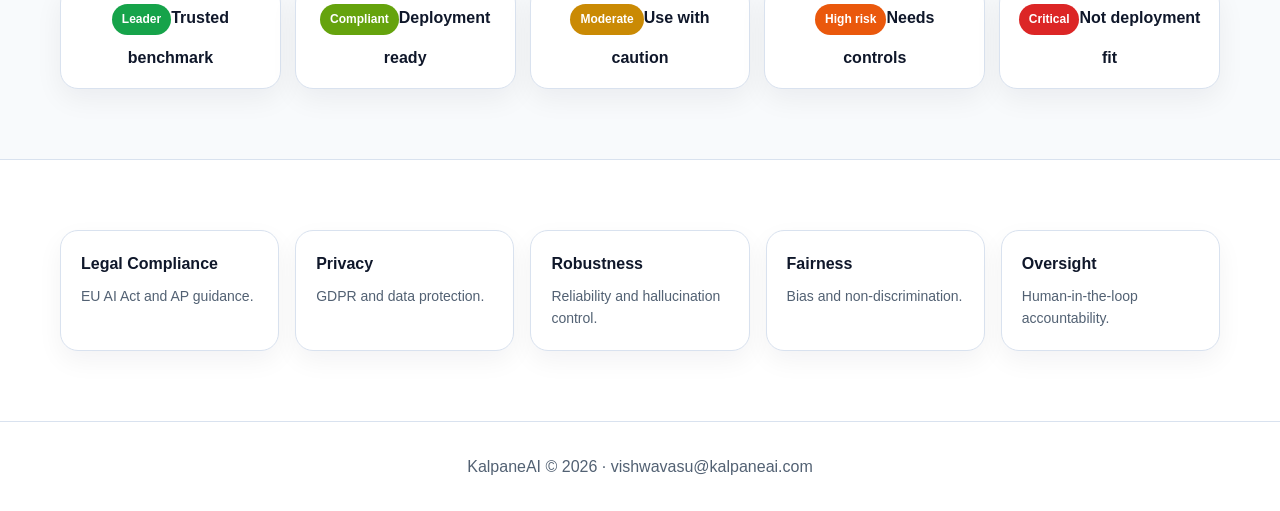
==== commit e940789c: "Update index.html" ====
--- a/index.html
+++ b/index.html
@@ -8,7 +8,7 @@
 </style></head>
 <body class="">
 <nav class="navbar"><div class="container nav-inner"><a class="brand" href="#"><img src="[data-uri]" alt="KalpaneAI logo"></a><div class="nav-links"><a href="#solutions">Solutions</a><a href="#krai">KRAI Index</a><a href="#healthcare">Healthcare</a><a href="#contact" class="btn btn-primary">Contact</a></div></div></nav>
-<section class="hero"><div class="container hero-grid"><div><div class="eyebrow">KalpaneAI</div><h1>Trusted AI Systems for Healthcare and Responsible Innovation</h1><h2>Responsible AI & Healthcare Knowledge Systems</h2><p>KalpaneAI bridges trusted domain knowledge and responsible AI governance through two solution tracks: Healthcare RAG and the KalpaneAI Responsibility Index.</p><div class="hero-actions"><a class="btn btn-primary" href="#solutions">Explore Solutions</a><a class="btn btn-secondary" href="#krai">View KRAI Framework</a></div></div><div class="hero-panel"><div class="metric"><strong>Healthcare RAG</strong><span class="badge">Knowledge Systems</span></div><div class="metric"><strong>KRAI Index</strong><span class="badge">Responsible AI</span></div><div class="metric"><strong>EU AI Act + AP</strong><span class="badge">Governance</span></div></div></div></section>
+<section class="hero"><div class="container hero-grid"><div><div class="eyebrow">KalpaneAI</div><h1>Trusted AI Systems for Responsible Innovation and Healthcare </h1><h2>Responsible AI & Healthcare Knowledge Systems</h2><p>KalpaneAI bridges trusted domain knowledge and responsible AI governance through two solution tracks: Healthcare RAG and the KalpaneAI Responsibility Index.</p><div class="hero-actions"><a class="btn btn-primary" href="#solutions">Explore Solutions</a><a class="btn btn-secondary" href="#krai">View KRAI Framework</a></div></div><div class="hero-panel"><div class="metric"><strong>Healthcare RAG</strong><span class="badge">Knowledge Systems</span></div><div class="metric"><strong>KRAI Index</strong><span class="badge">Responsible AI</span></div><div class="metric"><strong>EU AI Guidelines</strong><span class="badge">Governance</span></div></div></div></section>
 <section class="section" id="solutions"><div class="container"><div class="section-header"><h2>Two focused AI offerings</h2><p class="section-intro">Built for practical adoption: one track for healthcare knowledge systems, another for responsible AI evaluation.</p></div><div class="solutions"><div class="card"><div class="icon">♡</div><h3>Healthcare RAG</h3><p>Domain-specialized Retrieval-Augmented Generation that pulls from trusted medical manuals and clinical references to reduce information overload.</p><a class="btn btn-secondary" href="#healthcare">Explore Healthcare AI</a></div><div class="card"><div class="icon">⚖</div><h3>KRAI Index</h3><p>A Responsible AI evaluation framework that reviews AI systems across legal compliance, privacy, robustness, bias, transparency, and human oversight.</p><a class="btn btn-secondary" href="#krai">Explore KRAI</a></div></div></div></section>
 <section class="section krai-band" id="krai"><div class="container"><div class="section-header"><h2>KRAI Index — Responsible AI Evaluation</h2><p class="section-intro">A practical governance lens for comparing AI systems beyond raw capability.</p></div><div class="rating-row"><div class="rating"><span class="green">Leader</span><strong>Trusted benchmark</strong></div><div class="rating"><span class="lime">Compliant</span><strong>Deployment ready</strong></div><div class="rating"><span class="amber">Moderate</span><strong>Use with caution</strong></div><div class="rating"><span class="orange">High risk</span><strong>Needs controls</strong></div><div class="rating"><span class="red">Critical</span><strong>Not deployment fit</strong></div></div></div></section>
 <section class="section"><div class="container"><div class="pillars"><div class="pillar"><strong>Legal Compliance</strong><p>EU AI Act and AP guidance.</p></div><div class="pillar"><strong>Privacy</strong><p>GDPR and data protection.</p></div><div class="pillar"><strong>Robustness</strong><p>Reliability and hallucination control.</p></div><div class="pillar"><strong>Fairness</strong><p>Bias and non-discrimination.</p></div><div class="pillar"><strong>Oversight</strong><p>Human-in-the-loop accountability.</p></div></div></div></section>
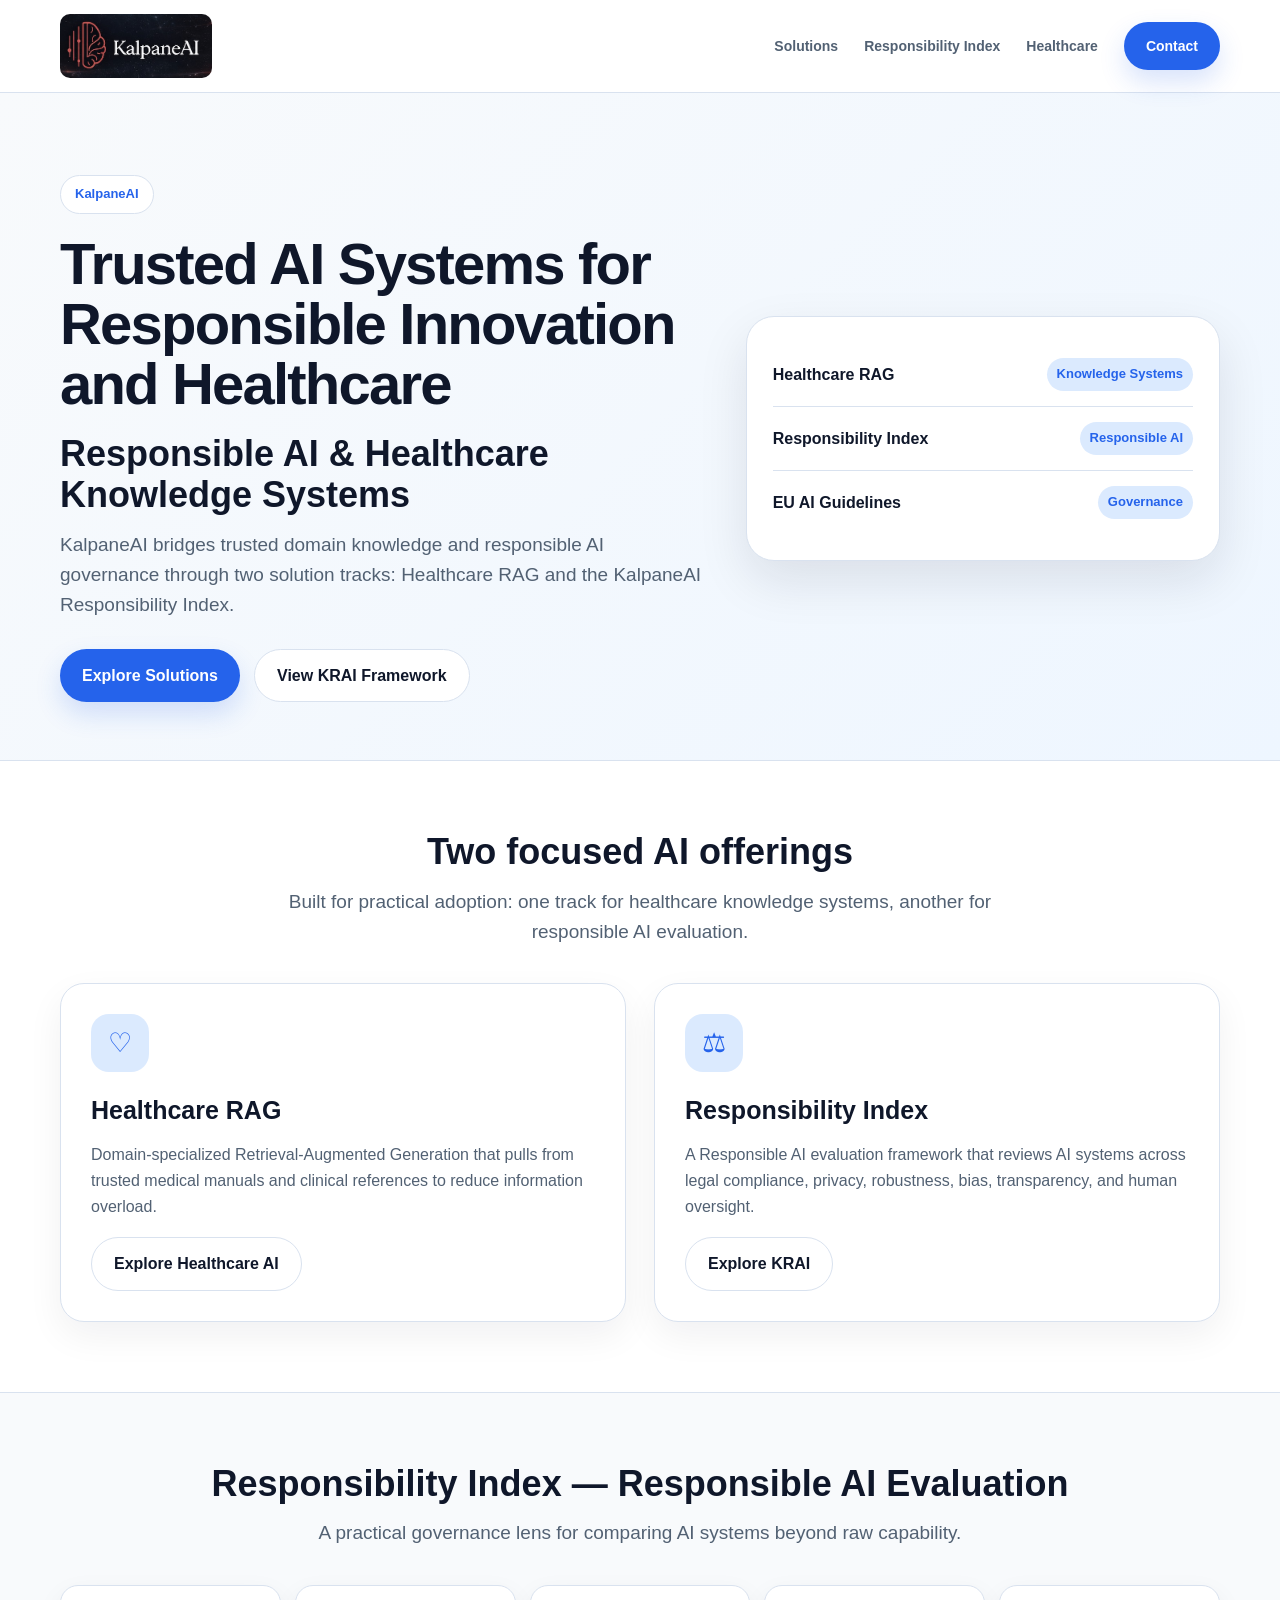
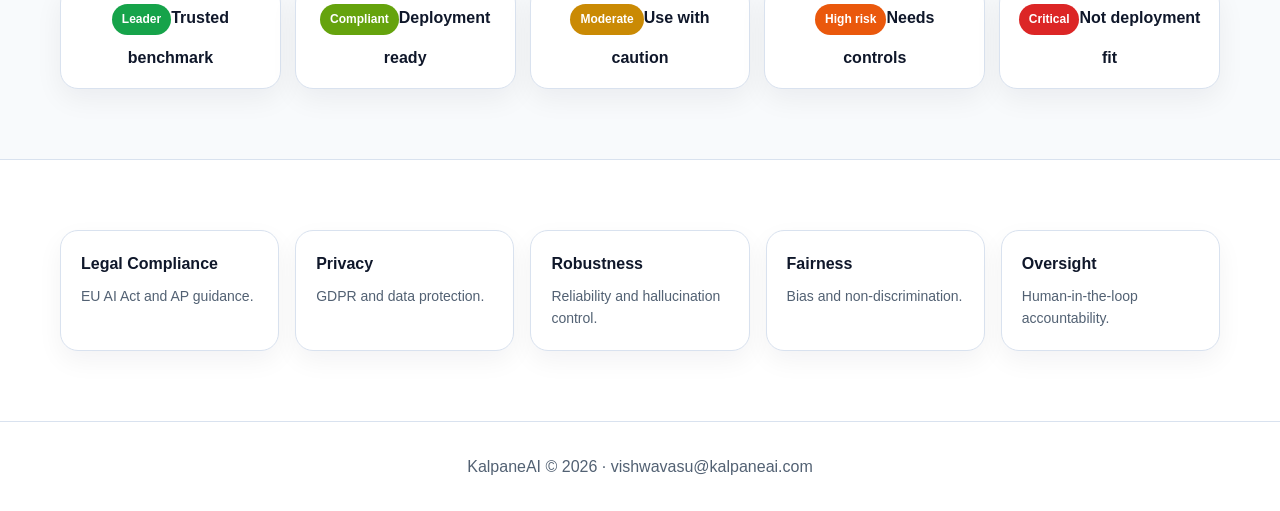
==== commit a150ab75: "Update index.html" ====
--- a/index.html
+++ b/index.html
@@ -7,10 +7,10 @@
 @media(max-width:900px){.hero-grid,.solutions{grid-template-columns:1fr}.pillars,.rating-row{grid-template-columns:1fr 1fr}h1{font-size:42px}} @media(max-width:560px){.nav-inner{align-items:flex-start;flex-direction:column}.pillars,.rating-row{grid-template-columns:1fr}}
 </style></head>
 <body class="">
-<nav class="navbar"><div class="container nav-inner"><a class="brand" href="#"><img src="[data-uri]" alt="KalpaneAI logo"></a><div class="nav-links"><a href="#solutions">Solutions</a><a href="#krai">KRAI Index</a><a href="#healthcare">Healthcare</a><a href="#contact" class="btn btn-primary">Contact</a></div></div></nav>
-<section class="hero"><div class="container hero-grid"><div><div class="eyebrow">KalpaneAI</div><h1>Trusted AI Systems for Responsible Innovation and Healthcare </h1><h2>Responsible AI & Healthcare Knowledge Systems</h2><p>KalpaneAI bridges trusted domain knowledge and responsible AI governance through two solution tracks: Healthcare RAG and the KalpaneAI Responsibility Index.</p><div class="hero-actions"><a class="btn btn-primary" href="#solutions">Explore Solutions</a><a class="btn btn-secondary" href="#krai">View KRAI Framework</a></div></div><div class="hero-panel"><div class="metric"><strong>Healthcare RAG</strong><span class="badge">Knowledge Systems</span></div><div class="metric"><strong>KRAI Index</strong><span class="badge">Responsible AI</span></div><div class="metric"><strong>EU AI Guidelines</strong><span class="badge">Governance</span></div></div></div></section>
-<section class="section" id="solutions"><div class="container"><div class="section-header"><h2>Two focused AI offerings</h2><p class="section-intro">Built for practical adoption: one track for healthcare knowledge systems, another for responsible AI evaluation.</p></div><div class="solutions"><div class="card"><div class="icon">♡</div><h3>Healthcare RAG</h3><p>Domain-specialized Retrieval-Augmented Generation that pulls from trusted medical manuals and clinical references to reduce information overload.</p><a class="btn btn-secondary" href="#healthcare">Explore Healthcare AI</a></div><div class="card"><div class="icon">⚖</div><h3>KRAI Index</h3><p>A Responsible AI evaluation framework that reviews AI systems across legal compliance, privacy, robustness, bias, transparency, and human oversight.</p><a class="btn btn-secondary" href="#krai">Explore KRAI</a></div></div></div></section>
-<section class="section krai-band" id="krai"><div class="container"><div class="section-header"><h2>KRAI Index — Responsible AI Evaluation</h2><p class="section-intro">A practical governance lens for comparing AI systems beyond raw capability.</p></div><div class="rating-row"><div class="rating"><span class="green">Leader</span><strong>Trusted benchmark</strong></div><div class="rating"><span class="lime">Compliant</span><strong>Deployment ready</strong></div><div class="rating"><span class="amber">Moderate</span><strong>Use with caution</strong></div><div class="rating"><span class="orange">High risk</span><strong>Needs controls</strong></div><div class="rating"><span class="red">Critical</span><strong>Not deployment fit</strong></div></div></div></section>
+<nav class="navbar"><div class="container nav-inner"><a class="brand" href="#"><img src="[data-uri]" alt="KalpaneAI logo"></a><div class="nav-links"><a href="#solutions">Solutions</a><a href="#krai">Responsibility Index</a><a href="#healthcare">Healthcare</a><a href="#contact" class="btn btn-primary">Contact</a></div></div></nav>
+<section class="hero"><div class="container hero-grid"><div><div class="eyebrow">KalpaneAI</div><h1>Trusted AI Systems for Responsible Innovation and Healthcare </h1><h2>Responsible AI & Healthcare Knowledge Systems</h2><p>KalpaneAI bridges trusted domain knowledge and responsible AI governance through two solution tracks: Healthcare RAG and the KalpaneAI Responsibility Index.</p><div class="hero-actions"><a class="btn btn-primary" href="#solutions">Explore Solutions</a><a class="btn btn-secondary" href="#krai">View KRAI Framework</a></div></div><div class="hero-panel"><div class="metric"><strong>Healthcare RAG</strong><span class="badge">Knowledge Systems</span></div><div class="metric"><strong>Responsibility Index</strong><span class="badge">Responsible AI</span></div><div class="metric"><strong>EU AI Guidelines</strong><span class="badge">Governance</span></div></div></div></section>
+<section class="section" id="solutions"><div class="container"><div class="section-header"><h2>Two focused AI offerings</h2><p class="section-intro">Built for practical adoption: one track for healthcare knowledge systems, another for responsible AI evaluation.</p></div><div class="solutions"><div class="card"><div class="icon">♡</div><h3>Healthcare RAG</h3><p>Domain-specialized Retrieval-Augmented Generation that pulls from trusted medical manuals and clinical references to reduce information overload.</p><a class="btn btn-secondary" href="#healthcare">Explore Healthcare AI</a></div><div class="card"><div class="icon">⚖</div><h3>Responsibility Index</h3><p>A Responsible AI evaluation framework that reviews AI systems across legal compliance, privacy, robustness, bias, transparency, and human oversight.</p><a class="btn btn-secondary" href="#krai">Explore KRAI</a></div></div></div></section>
+<section class="section krai-band" id="krai"><div class="container"><div class="section-header"><h2>Responsibility Index — Responsible AI Evaluation</h2><p class="section-intro">A practical governance lens for comparing AI systems beyond raw capability.</p></div><div class="rating-row"><div class="rating"><span class="green">Leader</span><strong>Trusted benchmark</strong></div><div class="rating"><span class="lime">Compliant</span><strong>Deployment ready</strong></div><div class="rating"><span class="amber">Moderate</span><strong>Use with caution</strong></div><div class="rating"><span class="orange">High risk</span><strong>Needs controls</strong></div><div class="rating"><span class="red">Critical</span><strong>Not deployment fit</strong></div></div></div></section>
 <section class="section"><div class="container"><div class="pillars"><div class="pillar"><strong>Legal Compliance</strong><p>EU AI Act and AP guidance.</p></div><div class="pillar"><strong>Privacy</strong><p>GDPR and data protection.</p></div><div class="pillar"><strong>Robustness</strong><p>Reliability and hallucination control.</p></div><div class="pillar"><strong>Fairness</strong><p>Bias and non-discrimination.</p></div><div class="pillar"><strong>Oversight</strong><p>Human-in-the-loop accountability.</p></div></div></div></section>
 <footer class="footer" id="contact">KalpaneAI © 2026 · vishwavasu@kalpaneai.com</footer>
 </body></html>
